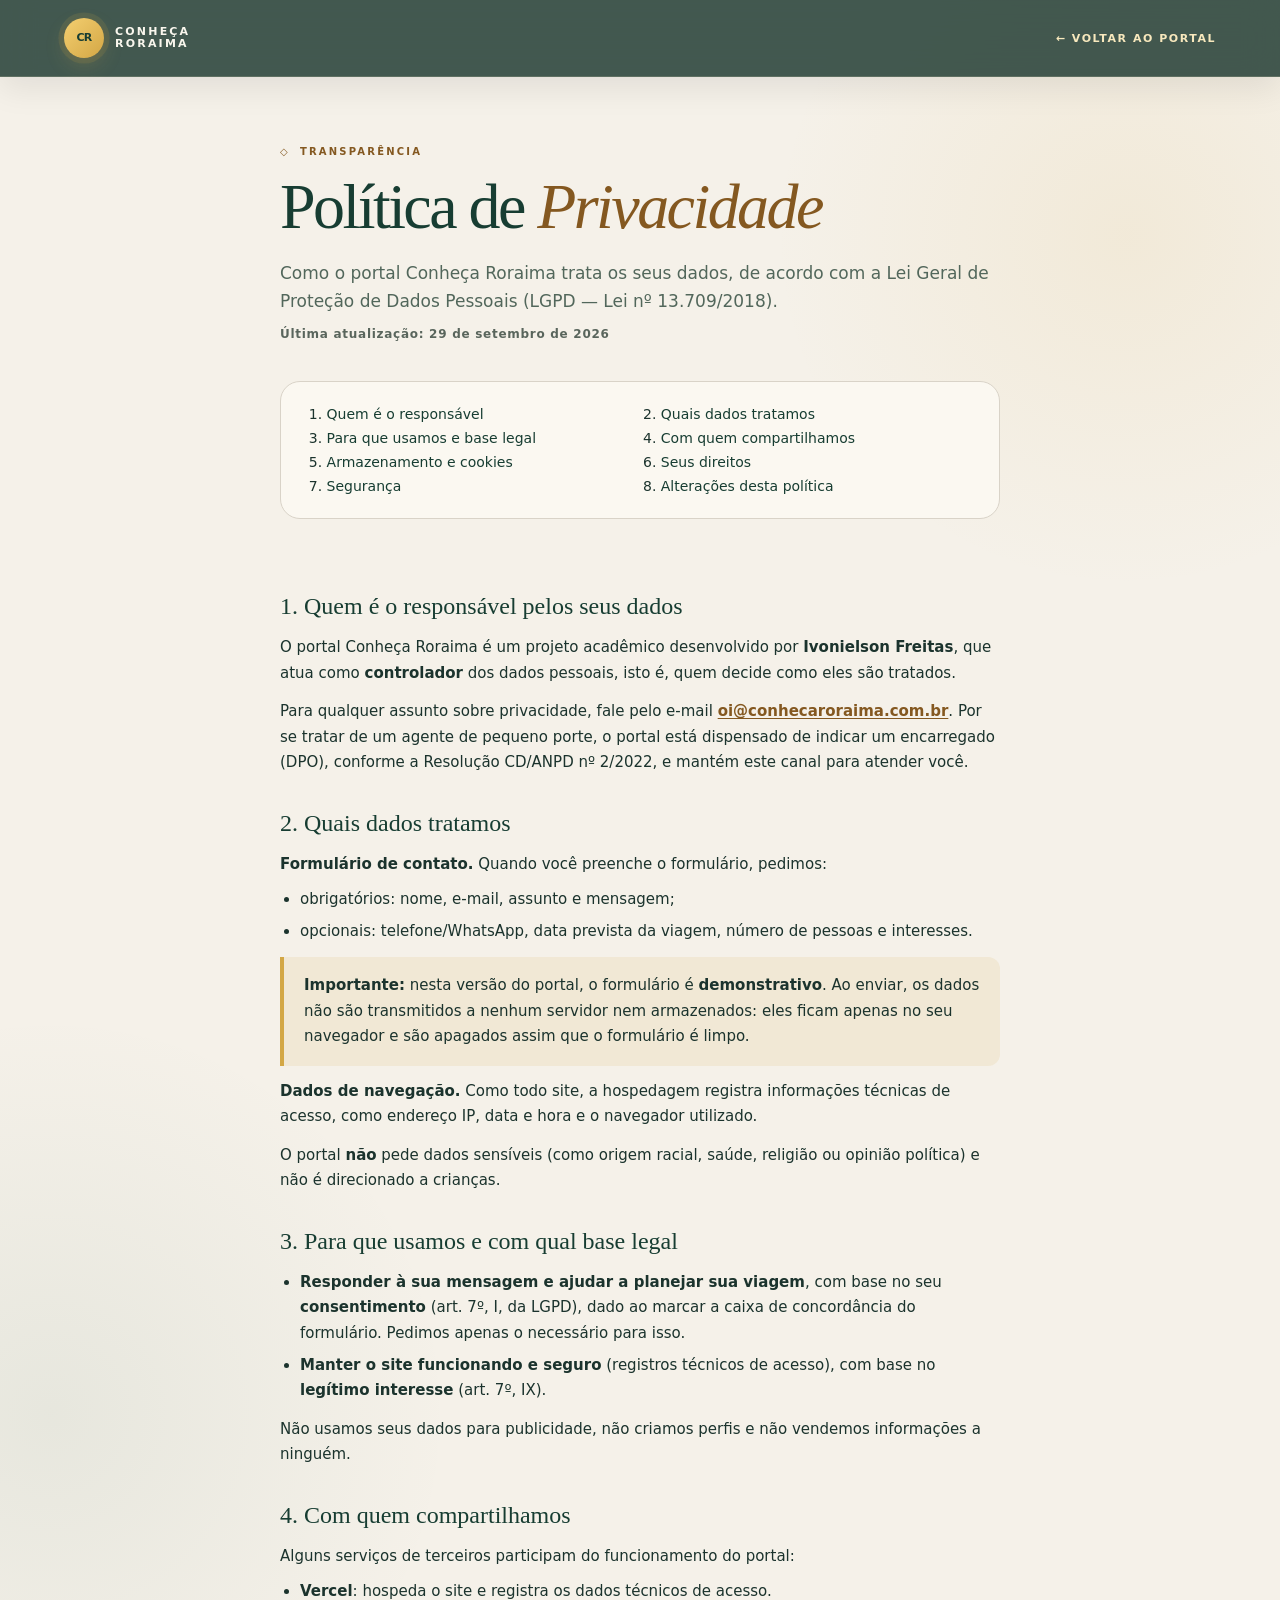
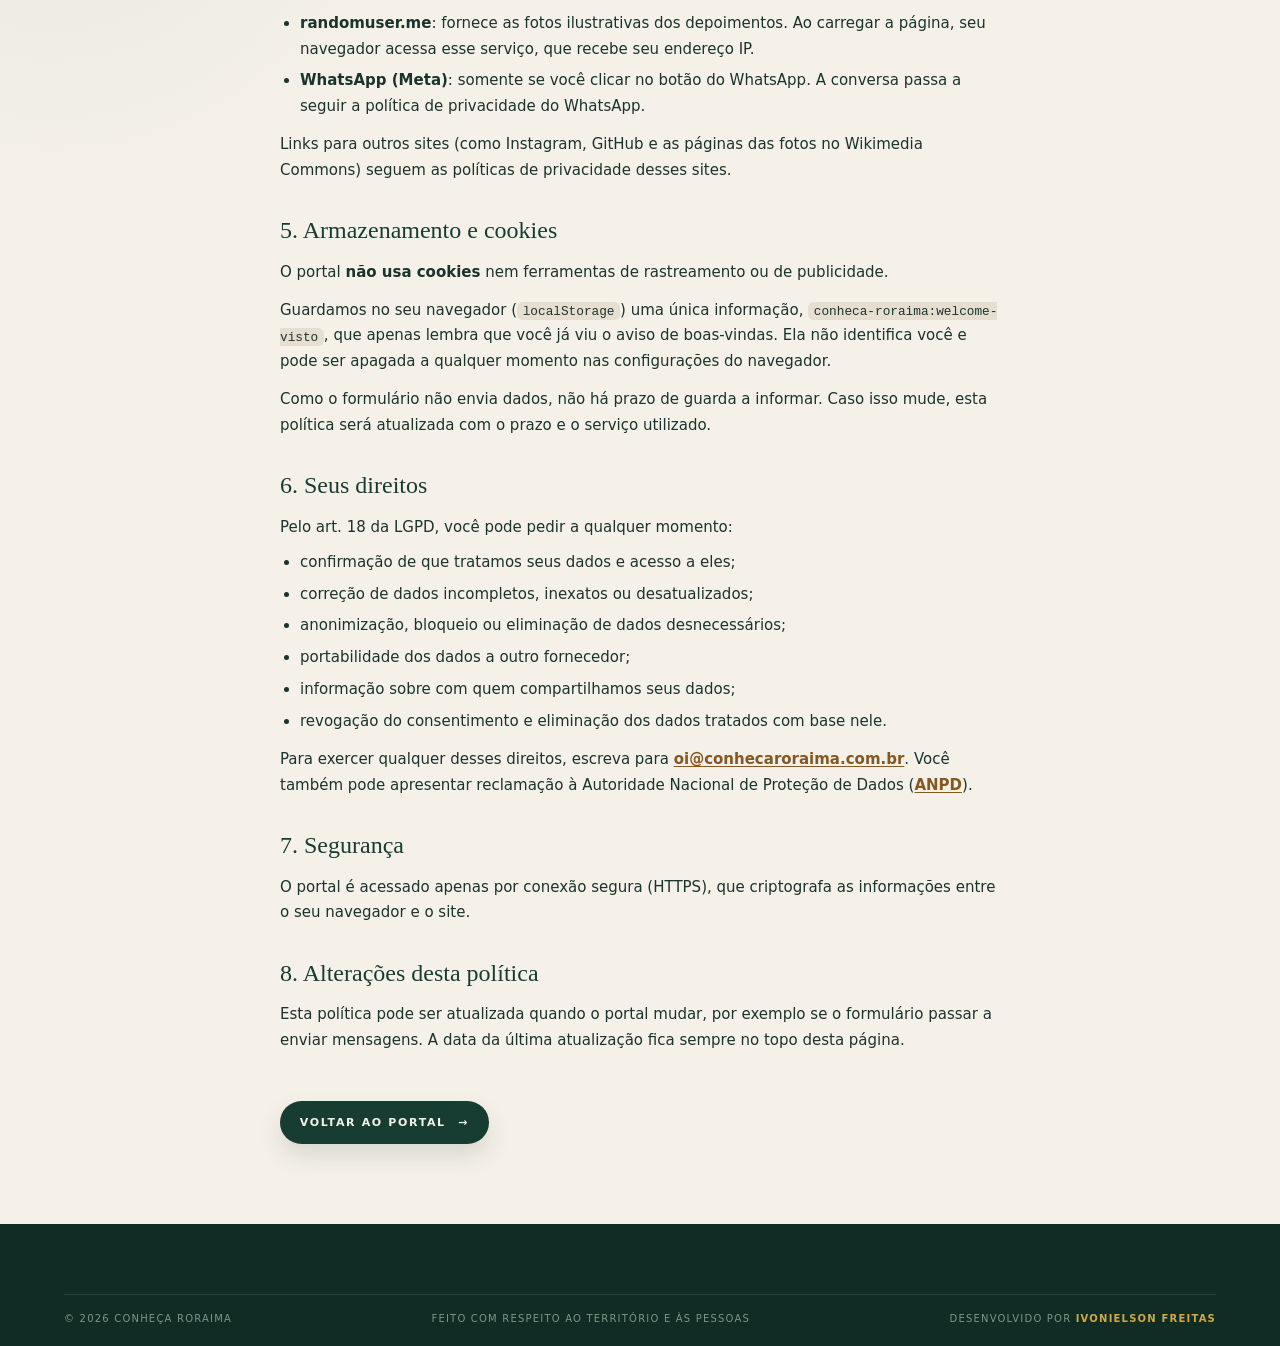
==== privacidade.html @ d6a9cf50 "feat: add privacy policy page with compliance to LGPD" ====
<!doctype html>
<html lang="pt-BR">

<head>
    <meta charset="UTF-8">
    <meta name="viewport" content="width=device-width, initial-scale=1.0">
    <meta name="theme-color" content="#173d32">
    <meta name="author" content="Ivonielson Freitas">
    <meta name="description" content="Política de Privacidade do portal Conheça Roraima: quais dados tratamos, para quê e como exercer seus direitos pela LGPD.">
    <title>Política de Privacidade — Conheça Roraima</title>
    <link rel="canonical" href="https://conheca-roraima.vercel.app/privacidade.html">
    <link rel="icon" href="assets/img/favicon.svg" type="image/svg+xml">
    <link rel="stylesheet" href="assets/css/fonts.css">
    <link rel="stylesheet" href="assets/css/styles.css">
</head>

<body>
    <header class="site-header">
        <div class="container header-inner">
            <a class="brand" href="index.html"><span class="brand-mark">CR</span> <span>CONHEÇA<br>RORAIMA</span></a>
            <a class="privacy-back" href="index.html"><span aria-hidden="true">←</span> Voltar ao portal</a>
        </div>
    </header>

    <main class="privacy">
        <article class="container privacy-content">
            <header class="privacy-heading">
                <p class="kicker"><span aria-hidden="true">◇</span> Transparência</p>
                <h1>Política de <em>Privacidade</em></h1>
                <p class="lead">Como o portal Conheça Roraima trata os seus dados, de acordo com a Lei Geral de Proteção de Dados Pessoais (LGPD — Lei nº 13.709/2018).</p>
                <p class="privacy-updated">Última atualização: <time datetime="2026-09-29">29 de setembro de 2026</time></p>
            </header>

            <nav class="privacy-index" aria-label="Nesta página">
                <ol>
                    <li><a href="#controlador">Quem é o responsável</a></li>
                    <li><a href="#dados">Quais dados tratamos</a></li>
                    <li><a href="#finalidade">Para que usamos e base legal</a></li>
                    <li><a href="#compartilhamento">Com quem compartilhamos</a></li>
                    <li><a href="#armazenamento">Armazenamento e cookies</a></li>
                    <li><a href="#direitos">Seus direitos</a></li>
                    <li><a href="#seguranca">Segurança</a></li>
                    <li><a href="#alteracoes">Alterações desta política</a></li>
                </ol>
            </nav>

            <section id="controlador">
                <h2>1. Quem é o responsável pelos seus dados</h2>
                <p>O portal Conheça Roraima é um projeto acadêmico desenvolvido por <strong>Ivonielson Freitas</strong>, que atua como <strong>controlador</strong> dos dados pessoais, isto é, quem decide como eles são tratados.</p>
                <p>Para qualquer assunto sobre privacidade, fale pelo e-mail <a href="mailto:oi@conhecaroraima.com.br">oi@conhecaroraima.com.br</a>. Por se tratar de um agente de pequeno porte, o portal está dispensado de indicar um encarregado (DPO), conforme a Resolução CD/ANPD nº 2/2022, e mantém este canal para atender você.</p>
            </section>

            <section id="dados">
                <h2>2. Quais dados tratamos</h2>
                <p><strong>Formulário de contato.</strong> Quando você preenche o formulário, pedimos:</p>
                <ul>
                    <li>obrigatórios: nome, e-mail, assunto e mensagem;</li>
                    <li>opcionais: telefone/WhatsApp, data prevista da viagem, número de pessoas e interesses.</li>
                </ul>
                <p class="privacy-note"><strong>Importante:</strong> nesta versão do portal, o formulário é <strong>demonstrativo</strong>. Ao enviar, os dados não são transmitidos a nenhum servidor nem armazenados: eles ficam apenas no seu navegador e são apagados assim que o formulário é limpo.</p>
                <p><strong>Dados de navegação.</strong> Como todo site, a hospedagem registra informações técnicas de acesso, como endereço IP, data e hora e o navegador utilizado.</p>
                <p>O portal <strong>não</strong> pede dados sensíveis (como origem racial, saúde, religião ou opinião política) e não é direcionado a crianças.</p>
            </section>

            <section id="finalidade">
                <h2>3. Para que usamos e com qual base legal</h2>
                <ul>
                    <li><strong>Responder à sua mensagem e ajudar a planejar sua viagem</strong>, com base no seu <strong>consentimento</strong> (art. 7º, I, da LGPD), dado ao marcar a caixa de concordância do formulário. Pedimos apenas o necessário para isso.</li>
                    <li><strong>Manter o site funcionando e seguro</strong> (registros técnicos de acesso), com base no <strong>legítimo interesse</strong> (art. 7º, IX).</li>
                </ul>
                <p>Não usamos seus dados para publicidade, não criamos perfis e não vendemos informações a ninguém.</p>
            </section>

            <section id="compartilhamento">
                <h2>4. Com quem compartilhamos</h2>
                <p>Alguns serviços de terceiros participam do funcionamento do portal:</p>
                <ul>
                    <li><strong>Vercel</strong>: hospeda o site e registra os dados técnicos de acesso.</li>
                    <li><strong>randomuser.me</strong>: fornece as fotos ilustrativas dos depoimentos. Ao carregar a página, seu navegador acessa esse serviço, que recebe seu endereço IP.</li>
                    <li><strong>WhatsApp (Meta)</strong>: somente se você clicar no botão do WhatsApp. A conversa passa a seguir a política de privacidade do WhatsApp.</li>
                </ul>
                <p>Links para outros sites (como Instagram, GitHub e as páginas das fotos no Wikimedia Commons) seguem as políticas de privacidade desses sites.</p>
            </section>

            <section id="armazenamento">
                <h2>5. Armazenamento e cookies</h2>
                <p>O portal <strong>não usa cookies</strong> nem ferramentas de rastreamento ou de publicidade.</p>
                <p>Guardamos no seu navegador (<code>localStorage</code>) uma única informação, <code>conheca-roraima:welcome-visto</code>, que apenas lembra que você já viu o aviso de boas-vindas. Ela não identifica você e pode ser apagada a qualquer momento nas configurações do navegador.</p>
                <p>Como o formulário não envia dados, não há prazo de guarda a informar. Caso isso mude, esta política será atualizada com o prazo e o serviço utilizado.</p>
            </section>

            <section id="direitos">
                <h2>6. Seus direitos</h2>
                <p>Pelo art. 18 da LGPD, você pode pedir a qualquer momento:</p>
                <ul>
                    <li>confirmação de que tratamos seus dados e acesso a eles;</li>
                    <li>correção de dados incompletos, inexatos ou desatualizados;</li>
                    <li>anonimização, bloqueio ou eliminação de dados desnecessários;</li>
                    <li>portabilidade dos dados a outro fornecedor;</li>
                    <li>informação sobre com quem compartilhamos seus dados;</li>
                    <li>revogação do consentimento e eliminação dos dados tratados com base nele.</li>
                </ul>
                <p>Para exercer qualquer desses direitos, escreva para <a href="mailto:oi@conhecaroraima.com.br">oi@conhecaroraima.com.br</a>. Você também pode apresentar reclamação à Autoridade Nacional de Proteção de Dados (<a href="https://www.gov.br/anpd" target="_blank" rel="noopener">ANPD<span class="sr-only"> (abre em nova aba)</span></a>).</p>
            </section>

            <section id="seguranca">
                <h2>7. Segurança</h2>
                <p>O portal é acessado apenas por conexão segura (HTTPS), que criptografa as informações entre o seu navegador e o site.</p>
            </section>

            <section id="alteracoes">
                <h2>8. Alterações desta política</h2>
                <p>Esta política pode ser atualizada quando o portal mudar, por exemplo se o formulário passar a enviar mensagens. A data da última atualização fica sempre no topo desta página.</p>
            </section>

            <p class="privacy-back-bottom"><a class="button button-dark" href="index.html">Voltar ao portal <span aria-hidden="true">→</span></a></p>
        </article>
    </main>

    <footer>
        <p class="container footer-bottom"><span>© 2026 Conheça Roraima</span><span>Feito com respeito ao território e às pessoas</span><span class="footer-credit">Desenvolvido por <a href="https://github.com/ivoshow" target="_blank" rel="noopener author">Ivonielson Freitas<span class="sr-only"> (abre em nova aba)</span></a></span></p>
    </footer>
</body>

</html>
---- assets/css/fonts.css ----
/* Fontes locais (baixadas do Google Fonts: DM Sans e Libre Baskerville, licença OFL) */

/* latin-ext */
@font-face {
  font-family: 'DM Sans';
  font-style: normal;
  font-weight: 400;
  font-display: swap;
  src: url('../fonts/dm-sans-normal-latin-ext.woff2') format('woff2');
  unicode-range: U+0100-02BA, U+02BD-02C5, U+02C7-02CC, U+02CE-02D7, U+02DD-02FF, U+0304, U+0308, U+0329, U+1D00-1DBF, U+1E00-1E9F, U+1EF2-1EFF, U+2020, U+20A0-20AB, U+20AD-20C0, U+2113, U+2C60-2C7F, U+A720-A7FF;
}

/* latin */
@font-face {
  font-family: 'DM Sans';
  font-style: normal;
  font-weight: 400;
  font-display: swap;
  src: url('../fonts/dm-sans-normal-latin.woff2') format('woff2');
  unicode-range: U+0000-00FF, U+0131, U+0152-0153, U+02BB-02BC, U+02C6, U+02DA, U+02DC, U+0304, U+0308, U+0329, U+2000-206F, U+20AC, U+2122, U+2191, U+2193, U+2212, U+2215, U+FEFF, U+FFFD;
}

/* latin-ext */
@font-face {
  font-family: 'DM Sans';
  font-style: normal;
  font-weight: 500;
  font-display: swap;
  src: url('../fonts/dm-sans-normal-latin-ext.woff2') format('woff2');
  unicode-range: U+0100-02BA, U+02BD-02C5, U+02C7-02CC, U+02CE-02D7, U+02DD-02FF, U+0304, U+0308, U+0329, U+1D00-1DBF, U+1E00-1E9F, U+1EF2-1EFF, U+2020, U+20A0-20AB, U+20AD-20C0, U+2113, U+2C60-2C7F, U+A720-A7FF;
}

/* latin */
@font-face {
  font-family: 'DM Sans';
  font-style: normal;
  font-weight: 500;
  font-display: swap;
  src: url('../fonts/dm-sans-normal-latin.woff2') format('woff2');
  unicode-range: U+0000-00FF, U+0131, U+0152-0153, U+02BB-02BC, U+02C6, U+02DA, U+02DC, U+0304, U+0308, U+0329, U+2000-206F, U+20AC, U+2122, U+2191, U+2193, U+2212, U+2215, U+FEFF, U+FFFD;
}

/* latin-ext */
@font-face {
  font-family: 'DM Sans';
  font-style: normal;
  font-weight: 600;
  font-display: swap;
  src: url('../fonts/dm-sans-normal-latin-ext.woff2') format('woff2');
  unicode-range: U+0100-02BA, U+02BD-02C5, U+02C7-02CC, U+02CE-02D7, U+02DD-02FF, U+0304, U+0308, U+0329, U+1D00-1DBF, U+1E00-1E9F, U+1EF2-1EFF, U+2020, U+20A0-20AB, U+20AD-20C0, U+2113, U+2C60-2C7F, U+A720-A7FF;
}

/* latin */
@font-face {
  font-family: 'DM Sans';
  font-style: normal;
  font-weight: 600;
  font-display: swap;
  src: url('../fonts/dm-sans-normal-latin.woff2') format('woff2');
  unicode-range: U+0000-00FF, U+0131, U+0152-0153, U+02BB-02BC, U+02C6, U+02DA, U+02DC, U+0304, U+0308, U+0329, U+2000-206F, U+20AC, U+2122, U+2191, U+2193, U+2212, U+2215, U+FEFF, U+FFFD;
}

/* latin-ext */
@font-face {
  font-family: 'DM Sans';
  font-style: normal;
  font-weight: 700;
  font-display: swap;
  src: url('../fonts/dm-sans-normal-latin-ext.woff2') format('woff2');
  unicode-range: U+0100-02BA, U+02BD-02C5, U+02C7-02CC, U+02CE-02D7, U+02DD-02FF, U+0304, U+0308, U+0329, U+1D00-1DBF, U+1E00-1E9F, U+1EF2-1EFF, U+2020, U+20A0-20AB, U+20AD-20C0, U+2113, U+2C60-2C7F, U+A720-A7FF;
}

/* latin */
@font-face {
  font-family: 'DM Sans';
  font-style: normal;
  font-weight: 700;
  font-display: swap;
  src: url('../fonts/dm-sans-normal-latin.woff2') format('woff2');
  unicode-range: U+0000-00FF, U+0131, U+0152-0153, U+02BB-02BC, U+02C6, U+02DA, U+02DC, U+0304, U+0308, U+0329, U+2000-206F, U+20AC, U+2122, U+2191, U+2193, U+2212, U+2215, U+FEFF, U+FFFD;
}

/* latin-ext */
@font-face {
  font-family: 'Libre Baskerville';
  font-style: italic;
  font-weight: 400;
  font-display: swap;
  src: url('../fonts/libre-baskerville-italic-latin-ext.woff2') format('woff2');
  unicode-range: U+0100-02BA, U+02BD-02C5, U+02C7-02CC, U+02CE-02D7, U+02DD-02FF, U+0304, U+0308, U+0329, U+1D00-1DBF, U+1E00-1E9F, U+1EF2-1EFF, U+2020, U+20A0-20AB, U+20AD-20C0, U+2113, U+2C60-2C7F, U+A720-A7FF;
}

/* latin */
@font-face {
  font-family: 'Libre Baskerville';
  font-style: italic;
  font-weight: 400;
  font-display: swap;
  src: url('../fonts/libre-baskerville-italic-latin.woff2') format('woff2');
  unicode-range: U+0000-00FF, U+0131, U+0152-0153, U+02BB-02BC, U+02C6, U+02DA, U+02DC, U+0304, U+0308, U+0329, U+2000-206F, U+20AC, U+2122, U+2191, U+2193, U+2212, U+2215, U+FEFF, U+FFFD;
}

/* latin-ext */
@font-face {
  font-family: 'Libre Baskerville';
  font-style: normal;
  font-weight: 400;
  font-display: swap;
  src: url('../fonts/libre-baskerville-normal-latin-ext.woff2') format('woff2');
  unicode-range: U+0100-02BA, U+02BD-02C5, U+02C7-02CC, U+02CE-02D7, U+02DD-02FF, U+0304, U+0308, U+0329, U+1D00-1DBF, U+1E00-1E9F, U+1EF2-1EFF, U+2020, U+20A0-20AB, U+20AD-20C0, U+2113, U+2C60-2C7F, U+A720-A7FF;
}

/* latin */
@font-face {
  font-family: 'Libre Baskerville';
  font-style: normal;
  font-weight: 400;
  font-display: swap;
  src: url('../fonts/libre-baskerville-normal-latin.woff2') format('woff2');
  unicode-range: U+0000-00FF, U+0131, U+0152-0153, U+02BB-02BC, U+02C6, U+02DA, U+02DC, U+0304, U+0308, U+0329, U+2000-206F, U+20AC, U+2122, U+2191, U+2193, U+2212, U+2215, U+FEFF, U+FFFD;
}

/* latin-ext */
@font-face {
  font-family: 'Libre Baskerville';
  font-style: normal;
  font-weight: 700;
  font-display: swap;
  src: url('../fonts/libre-baskerville-normal-latin-ext.woff2') format('woff2');
  unicode-range: U+0100-02BA, U+02BD-02C5, U+02C7-02CC, U+02CE-02D7, U+02DD-02FF, U+0304, U+0308, U+0329, U+1D00-1DBF, U+1E00-1E9F, U+1EF2-1EFF, U+2020, U+20A0-20AB, U+20AD-20C0, U+2113, U+2C60-2C7F, U+A720-A7FF;
}

/* latin */
@font-face {
  font-family: 'Libre Baskerville';
  font-style: normal;
  font-weight: 700;
  font-display: swap;
  src: url('../fonts/libre-baskerville-normal-latin.woff2') format('woff2');
  unicode-range: U+0000-00FF, U+0131, U+0152-0153, U+02BB-02BC, U+02C6, U+02DA, U+02DC, U+0304, U+0308, U+0329, U+2000-206F, U+20AC, U+2122, U+2191, U+2193, U+2212, U+2215, U+FEFF, U+FFFD;
}
---- assets/css/styles.css ----
/* ==========================================================================
   CONHEÇA RORAIMA — styles.css
   --------------------------------------------------------------------------
   Autor: Ivonielson Freitas

   0. Tokens · 1. Reset · 2. Tipografia · 3. Layout · 4. Componentes
   5. Cabeçalho · 6. Hero · 7. Números · 8. Experiências · 9. Território
   10. Cultura · 11. História · 12. Municípios · 13. Roteiro · 14. Contato
   15. Rodapé · 16. Animações · 17. Camada visual · 18. Modal de boas-vindas
   19. Modal do município · 20. Depoimentos · 21. Orçamento · 22. Submenus
   23. WhatsApp · 24. Filtros e dados · 25. Agenda · 26. Galeria
   27. Página de privacidade · 28. Responsividade
   ========================================================================== */

/* ==========================================================================
   0. DESIGN TOKENS  (:root)
   --------------------------------------------------------------------------
   Variáveis CSS: guardam os valores que se repetem em todo o projeto.
   Trocar a cor da marca inteira = mudar 1 linha aqui, em vez de caçar
   dezenas de números soltos no arquivo.
   O nome da variável diz a INTENÇÃO (--verde-floresta), não o valor
   (#173d32). Assim dá para trocar o tom sem quebrar o nome.
   ========================================================================== */

:root {
  /* ---- Paleta: verdes da floresta e do rio ---- */
  --verde-profundo: #102d25;   /* quase preto: rodapé e degradês das fotos */
  --verde-floresta: #173d32;   /* COR PRINCIPAL da marca (25 usos)        */
  --verde-medio: #244d3d;   /* cartões sobrepostos                      */
  --verde-claro: #2d6049;   /* apoio em fundo escuro                    */
  --texto-sobre-ouro: #294637;   /* texto escuro sobre o fundo dourado       */
  --texto-sobre-ouro-escuro: #2b4538;
  /* ---- Paleta: dourado, cor de destaque ---- */
  --ouro: #d3a745;   /* CTAs, ícones, sublinhados (21 usos) */
  --ouro-claro: #f8e8bd;   /* dourado suave, usado no menu         */
  --ouro-escuro: #845820;   /* texto dourado sobre fundo claro     */
  /* ---- Paleta: neutros e areias ---- */
  --creme: #f5f1e9;   /* fundo claro padrão da página  */
  --creme-claro: #f9f6ed;   /* texto claro sobre fundo escuro */
  --seda: #e6dfd1;   /* fundo de seção alternativo     */
  --areia: #c8bdad;   /* bordas de apoio                 */
  --linha: #d9d3c8;   /* linhas divisórias               */
  --branco-10: rgba(255, 255, 255, .1);   /* linhas sobre fundo escuro */
  /* ---- Paleta: textos ---- */
  --texto: #1b332d;   /* texto padrão do site  */
  --texto-suave: #52675b;   /* parágrafos de destaque */
  --texto-tenue: #59655c;   /* legendas e notas       */
  --texto-claro-suave: #d3dfd4;   /* texto claro: legibilidade média */
  --texto-claro-tenue: #c5d4c1;   /* texto claro: legibilidade baixa  */
  /* ---- Tipografia ---- */
  --fonte-texto: 'DM Sans', system-ui, sans-serif;   /* textos e interface */
  --fonte-titulo: 'Libre Baskerville', Georgia, serif;   /* títulos           */
  --fonte-titulo-curta: 'Libre Baskerville', serif;   /* atalhos com font:  */
  --peso-regular: 400;
  --peso-negrito: 700;   /* títulos de bloco e navegação */
  --peso-extra: 800;
  --peso-forte: 900;   /* números e etiquetas bem marcados */
  --espacamento-letra: .15em;   /* rótulos em MAIÚSCULA */
  --espacamento-letra-largo: .2em;   /* "kickers" e sobretítulos */
  /* ---- Formas (cantos arredondados) ---- */
  --raio-circulo: 50%;   /* botões redondos e marcadores circulares */
  --raio-pilula: 999px;   /* botões e etiquetas em formato de cápsula */
  --raio-grande: 1.875rem;   /* cards de destaque */
  --raio-medio: 1.75rem;
  --raio-pequeno: .75rem;
  /* ---- Movimento ---- */
  --transicao: .2s;   /* hover rápido (botões, links) */
  --transicao-lenta: .7s;   /* zoom lento das fotos ao passar o mouse */
  /* ---- Medidas de layout ---- */
  --largura-max: 72rem;   /* largura máxima do conteúdo */
  --margem-lateral: 3rem;   /* respiro nas bordas da tela */
  --altura-header: 4.75rem;   /* altura fixa do cabeçalho */
  --ouro-brilho: #f4cf70;
  --sombra-suave: 0 1.5rem 4rem rgba(16, 45, 37, .12);
  --sombra-flutuante: 0 1.25rem 3rem rgba(16, 45, 37, .18);
}

/* --------------------------------------------------------------------------
   UNIDADES: px, rem ou em?
   --------------------------------------------------------------------------
   rem = relativo ao tamanho de fonte da RAIZ (<html>). O padrão do
         navegador é 16px, então 1rem = 16px. Conta rápida: px ÷ 16.
         Ex.: 24px → 1.5rem · 12px → .75rem · 48px → 3rem.
         Vantagem: se a pessoa aumenta a fonte do navegador (acessibilidade),
         textos E espaçamentos crescem juntos, mantendo a proporção.
   em  = relativo à fonte do PRÓPRIO elemento. Usado nos botões: se o
         botão ficar maior, o padding cresce junto automaticamente.
   px  = mantido só no que deve ficar fixo: bordas finas (1px), sombras
         e o raio "pílula" (999px), que é só um número bem grande.
   Não mudamos o font-size do <html> de propósito: assim respeitamos a
   preferência de tamanho de fonte de quem visita o site.
   -------------------------------------------------------------------------- */


/* ==========================================================================
   1. RESET E BASE
   --------------------------------------------------------------------------
   Poucas regras, mas elas resolvem o comportamento "bruto" do
   navegador, para que todo o resto do arquivo parta de uma base previsível.
   ========================================================================== */

/* O seletor universal aplica a regra a TODOS os elementos. Com border-box,
   o padding entra para dentro da largura — muito mais fácil de prever. */
* {
  box-sizing: border-box;
  margin: 0;
  padding: 0;
}

html {
  /* rolagem suave ao usar as âncoras do menu (#cultura, #contato...) */
  scroll-behavior: smooth;
  /* o header é fixo: ao clicar numa âncora do menu, a seção para abaixo
   dele em vez de ficar escondida (WCAG 2.4.11 — foco não encoberto) */
  scroll-padding-top: calc(var(--altura-header) + 1rem);
}

body {
  background:
    radial-gradient(circle at 88% 8%, rgba(211, 167, 69, .10), transparent 22rem),
    radial-gradient(circle at 4% 48%, rgba(45, 96, 73, .07), transparent 25rem),
    var(--creme);
  color: var(--texto);
  font-family: var(--fonte-texto);
  -webkit-font-smoothing: antialiased;
}

img {
  display: block;   /* remove o espaço fantasma embaixo da imagem */
  width: 100%;
  height: auto;     /* a altura segue a proporção dos atributos width/height */
}

/* botões e links herdam a fonte do pai: sem isso o navegador usaria a
   fonte padrão do sistema e o site teria dois estilos diferentes */
a,
button {
  font: inherit;
}

a {
  text-decoration: none;
  color: inherit;
}

button {
  border: 0;
  cursor: pointer;
}

/* o atributo hidden sempre esconde: sem isso, um display definido no CSS
   (grid, flex...) venceria o hidden e o elemento continuaria na tela */
[hidden] {
  display: none !important;
}


/* ==========================================================================
   2. TIPOGRAFIA E UTILITÁRIOS
   --------------------------------------------------------------------------
   O site tem dois "tons" de texto: DM Sans (informativo) e Libre
   Baskerville (títulos e destaques). O <em> é o gancho que troca um trecho
   para a serifada com itálico — é o "acento" visual da identidade.
   ========================================================================== */

em {
  font-family: var(--fonte-titulo);
  font-weight: var(--peso-regular);
}

/* "kicker" = pequeno rótulo acima dos títulos, que prepara a leitura */
.kicker {
  display: inline-flex;
  align-items: center;
  gap: .625rem;
  color: var(--ouro-escuro);
  font-size: .625rem;
  font-weight: var(--peso-negrito);
  letter-spacing: .22em;   /* .kicker tem espaçamento próprio, mais aberto */
  text-transform: uppercase;
}

/* variante dourada, usada sobre fundo escuro */
.kicker-gold {
  color: #f2cb6a;
}

/* no lugar do ícone, desenha um traço dourado de 2.5rem */
.kicker-gold > span:first-child {
  width: 2.5rem;
  height: 1px;
  background: currentColor;
}

/* "eyebrow" = etiqueta curta sobre o título de um card */
.eyebrow {
  font-size: .625rem;
  font-weight: var(--peso-negrito);
  letter-spacing: var(--espacamento-letra-largo);
}

/* cada card usa uma cor de etiqueta diferente */
.eyebrow.gold { color: #e3bd61; }
.eyebrow.green { color: #b9d3ad; }
.eyebrow.terracotta { color: #edab7c; }

/* texto lido por leitores de tela, mas invisível na tela */
.sr-only {
  position: absolute;
  width: 1px;
  height: 1px;
  padding: 0;
  margin: -1px;
  overflow: hidden;
  clip: rect(0, 0, 0, 0);
  white-space: nowrap;
  border: 0;
}


/* ==========================================================================
   3. LAYOUT
   ========================================================================== */

/* O container centraliza o conteúdo e limita a largura máxima.
   min() garante: "use 72rem, mas se a tela for menor, tire 3rem de cada
   lado" — uma linha só, sem precisar de media query. */
.container {
  width: min(var(--largura-max), calc(100% - var(--margem-lateral)));
  margin: auto;
}

.section {
  padding: 7.8125rem 0;   /* respiro vertical padrão entre seções */
}

/* Cabeçalho padrão das seções: título à esquerda, texto de apoio à direita.
   O mesmo desenho se repete em Experiências, Cultura e Municípios. */
.section-heading,
.culture-heading,
.municipality-heading {
  display: flex;
  align-items: end;
  justify-content: space-between;
  gap: 2.25rem;
  margin-bottom: 3.125rem;
}

/* Título grande das seções. O clamp() deixa o tamanho responsivo sozinho:
   mínimo 3.2rem, cresce com a tela até 5.6rem. */
.section h2,
.territory h2,
.culture h2,
.history h2,
.municipalities h2,
.contact h2 {
  margin: 1.0625rem 0 0;
  color: var(--verde-floresta);
  font: var(--peso-regular) clamp(3.2rem, 5.5vw, 5.6rem) /.92 var(--fonte-titulo-curta);
  letter-spacing: -.055em;
}

/* o trecho em itálico dentro do título ganha cor de destaque */
.section h2 em,
.territory h2 em,
.culture h2 em,
.history h2 em,
.municipalities h2 em,
.contact h2 em {
  color: var(--ouro-escuro);
}

.section-heading > p,
.culture-heading > p {
  max-width: 17.5rem;
  color: #54655b;
  font-size: .875rem;
  line-height: 1.65;
}


/* ==========================================================================
   4. COMPONENTES
   --------------------------------------------------------------------------
   Peças que se repetem em várias seções. Estando aqui, no mesmo lugar,
   fica claro que existe um único "botão" com variações de cor.
   ========================================================================== */

.button {
  display: inline-flex;
  align-items: center;
  gap: 1.1em;
  border-radius: var(--raio-pilula);
  padding: 1.35em 1.8em;   /* em: acompanha o font-size do próprio botão */
  font-size: .6875rem;
  font-weight: var(--peso-negrito);
  text-transform: uppercase;
  letter-spacing: var(--espacamento-letra);
  transition: var(--transicao);
  position: relative;
  overflow: hidden;
  isolation: isolate;
  box-shadow: 0 .7rem 1.5rem rgba(8, 31, 23, .12);
}

/* hover: o botão "sobe" 2px — micro-feedback de que o item é clicável */
.button:hover {
  transform: translateY(-2px);
}

.button-gold {
  background: linear-gradient(135deg, var(--ouro-brilho), var(--ouro));
  color: var(--verde-floresta);
}
.button-gold:hover { background: #e0bd63; }

.button-dark {
  background: var(--verde-floresta);
  color: var(--creme);
}
.button-dark:hover { background: #295542; }

/* link de texto com seta, alternativa mais discreta ao botão */
.text-link {
  font-size: .6875rem;
  font-weight: var(--peso-negrito);
  text-transform: uppercase;
  letter-spacing: var(--espacamento-letra);
  color: #e3eadf;
}
.text-link:hover { color: var(--ouro); }

/* Campo de busca dos municípios */
.search {
  display: flex;
  align-items: center;
  width: 15.625rem;
  border: 1px solid var(--areia);
  border-radius: var(--raio-pilula);
  background: var(--creme);
  padding: 0 .875rem;
  color: #89958b;
  box-shadow: 0 .5rem 1.5rem rgba(16,45,37,.06);
  transition: box-shadow .25s ease, transform .25s ease;
}

.search input {
  width: 100%;
  border: 0;
  outline: 0;
  background: transparent;
  padding: .75rem .5rem;
  color: var(--verde-floresta);
  font-size: .8125rem;
}

/* o input da busca não tem contorno próprio; o anel aparece na cápsula
   inteira quando o campo recebe foco (WCAG 2.4.7 — foco visível) */
.search:focus-within {
  outline: .1875rem solid var(--ouro-escuro);
  outline-offset: 2px;
  box-shadow: 0 .75rem 1.75rem rgba(16,45,37,.13);
  transform: translateY(-.1rem);
}

/* Aviso flutuante (toast). Fica invisível (opacity 0) e "desliza" para
   cima quando a classe .show é adicionada pelo JavaScript. */
.toast {
  position: fixed;
  z-index: 30;
  right: 1.375rem;
  bottom: 5.75rem;   /* acima do botão flutuante do WhatsApp */
  max-width: 21.25rem;
  transform: translateY(1.25rem);
  opacity: 0;
  border-radius: var(--raio-pequeno);
  background: var(--verde-floresta);
  color: var(--creme);
  padding: .9375rem 1.125rem;
  font-size: .8125rem;
  box-shadow: 0 15px 35px rgba(0, 0, 0, .2);
  transition: .25s;
}

.toast.show {
  transform: translateY(0);
  opacity: 1;
}


/* ==========================================================================
   5. CABEÇALHO E NAVEGAÇÃO
   --------------------------------------------------------------------------
   position:fixed tira o cabeçalho do fluxo normal: ele gruda no topo ao
   rolar a página. O fundo quase transparente + backdrop-filter criam o
   efeito "vidro fosco" quando há conteúdo passando por trás.
   ========================================================================== */

.site-header {
  position: fixed;
  z-index: 20;   /* acima do conteúdo, abaixo do toast */
  top: 0;
  width: 100%;
  background: rgba(16, 45, 37, .78);
  color: var(--creme-claro);
  border-bottom: 1px solid var(--branco-10);
  backdrop-filter: blur(1rem);
  border-bottom-color: rgba(248, 232, 189, .16);
  box-shadow: 0 .75rem 2rem rgba(4, 19, 14, .08);
  transition: background .3s ease, box-shadow .3s ease, transform .3s ease;
}

.header-inner {
  height: var(--altura-header);
  display: flex;
  align-items: center;
  justify-content: space-between;
}

.brand {
  display: flex;
  align-items: center;
  gap: .6875rem;
  font-size: .6875rem;
  line-height: 1.1;
  font-weight: var(--peso-negrito);
  letter-spacing: .2em;
}

/* selo redondo com as iniciais "CR" */
.brand-mark {
  display: grid;
  place-items: center;   /* centraliza em uma linha e uma coluna */
  width: 2.5rem;
  height: 2.5rem;
  border-radius: var(--raio-circulo);
  background: linear-gradient(135deg, var(--ouro-brilho), var(--ouro));
  color: var(--verde-floresta);
  letter-spacing: -.08em;
  box-shadow: 0 0 0 .35rem rgba(211, 167, 69, .12), 0 .5rem 1.25rem rgba(211, 167, 69, .18);
  transition: transform .3s ease, box-shadow .3s ease;
}

.main-nav {
  display: flex;
  align-items: center;
  gap: 1.9375rem;
  font-size: .6875rem;
  font-weight: var(--peso-negrito);
  text-transform: uppercase;
  letter-spacing: .14em;
  color: #dfe9db;
}

/* menu: a lista <ul> assume o papel de linha flexível */
.main-nav ul {
  display: flex;
  align-items: center;
  gap: 1.9375rem;
  list-style: none;
}

/* nenhum item do menu quebra em duas linhas */
.main-nav a { white-space: nowrap; }

/* position:relative cria o "referencial" para o sublinhado animado */
.main-nav a:not(.nav-cta) {
  position: relative;
}

/* pseudo-elemento :after desenha a linha que cresce no hover */
.main-nav a:not(.nav-cta):after {
  content: '';
  position: absolute;
  bottom: -.5625rem;
  left: 0;
  width: 100%;
  height: 1px;
  background: var(--ouro);
  transform: scaleX(0);      /* invisível: escala 0 na horizontal */
  transform-origin: left;    /* cresce a partir da esquerda */
  transition: var(--transicao);
}

.main-nav a:not(.nav-cta):hover:after {
  transform: scaleX(1);
}

/* botão de destaque do menu (capsula) */
.nav-cta {
  border: 1px solid var(--ouro);
  border-radius: var(--raio-pilula);
  padding: 1.2em 1.45em;   /* em: proporcional ao texto do menu */
  color: var(--ouro-claro);
}

.nav-cta:hover {
  background: var(--ouro);
  color: var(--verde-floresta);
}

/* botão do menu mobile: escondido no desktop, exibido no breakpoint */
.menu-toggle {
  display: none;
  background: none;
  color: var(--ouro-claro);
}

/* as três listras desenhadas com spans de 2px */
.menu-toggle span {
  display: block;
  width: 1.125rem;
  height: 2px;
  margin: .25rem;
  background: currentColor;
}


/* ==========================================================================
   6. HERO (banner principal)
   ========================================================================== */

.hero {
  position: relative;
  min-height: 48.125rem;
  /* o padding-top igual à altura do header evita que o menu cubra o texto */
  padding: var(--altura-header) 0 3.25rem;
  overflow: hidden;
  background:
    radial-gradient(circle at 72% 30%, rgba(211, 167, 69, .13), transparent 19rem),
    radial-gradient(circle at 15% 88%, rgba(68, 122, 88, .18), transparent 22rem),
    var(--verde-floresta);
  color: var(--creme-claro);
}

/* camada de brilhos dourado/verde nos cantos (degradê radial) */
.hero:after {
  inset: 0;   /* atalho para top/right/bottom/left: 0 */
  z-index: 0;
  background:
    radial-gradient(circle at 15% 15%, rgba(211, 167, 69, .28), transparent 30%),
    radial-gradient(circle at 80% 80%, rgba(82, 123, 82, .35), transparent 35%);
}

/* camada de "grão": um SVG de ruído gerado no próprio CSS (data URI) */
.hero-noise:before {
  inset: 0;
  z-index: 1;
  opacity: .08;
  background-image: url("data:image/svg+xml,%3Csvg xmlns='http://www.w3.org/2000/svg' width='180' height='180'%3E%3Cfilter id='n'%3E%3CfeTurbulence type='fractalNoise' baseFrequency='.9' numOctaves='4'/%3E%3C/filter%3E%3Crect width='100%25' height='100%25' filter='url(%23n)' opacity='.65'/%3E%3C/svg%3E");
}

/* as duas colunas do hero. A fração "0.92fr 1.08fr" dá um pouco mais
   de espaço para a coluna da imagem. */
.hero-grid {
  position: relative;
  z-index: 2;
  min-height: 40.125rem;
  display: grid;
  grid-template-columns: .92fr 1.08fr;
  align-items: center;
  gap: 4.0625rem;
}

.hero-copy {
  max-width: 33.125rem;
}

.hero h1 {
  margin: 1.6875rem 0 0;
  font-family: var(--fonte-titulo);
  font-size: clamp(4rem, 8.5vw, 7rem);
  font-weight: var(--peso-regular);
  line-height: .83;
  letter-spacing: -.075em;
}

.hero h1 em {
  color: var(--ouro);
}

.hero-copy > h1 + p {
  max-width: 30rem;
  margin: 2.125rem 0 0;
  color: #d7e3d4;
  font-size: 1.125rem;
  line-height: 1.65;
}

.hero-actions {
  display: flex;
  align-items: center;
  gap: 1.5rem;
  margin: 2.125rem 0 0;
}

.hero-visual {
  max-width: 40.625rem;
  width: 100%;
  margin-left: auto;
}

/* A foto tem três tratamentos somados: moldura de .4375rem, cantos arredondados
   assimétricos (barriga em cima) e clip-path cortando os cantos em 45°. */
.hero-image {
  position: relative;
  aspect-ratio: 1.08 / 1;   /* largura/altura: define a caixa sem altura fixa */
  overflow: hidden;
  border-radius: 42% 42% 10% 10%;
  box-shadow: 0 2rem 5rem rgba(0, 0, 0, .28), 0 0 0 .6rem rgba(248, 232, 189, .04);
  clip-path: polygon(7% 0, 93% 0, 100% 9%, 100% 91%, 94% 100%, 6% 100%, 0 91%, 0 9%);
  border: 1px solid rgba(248, 232, 189, .24);
}

.hero-image img {
  height: 100%;
  object-fit: cover;   /* cobre a caixa sem distorcer a proporção */
  transition: transform .9s cubic-bezier(.2,.7,.2,1), filter .6s ease;
}

.hero-image:hover img {
  transform: scale(1.045);   /* zoom suave na foto */
  filter: saturate(1.12) contrast(1.04);
}

/* escurece a parte de baixo para o texto da legenda ficar legível */
.hero-image:after {
  content: '';
  position: absolute;
  inset: 0;
  background: linear-gradient(to top, rgba(16, 45, 37, .85), transparent 55%);
}

.hero-image figcaption {
  position: absolute;
  z-index: 1;
  bottom: 4.5rem;   /* acima do selo de território, que invade a base da foto */
  left: 2.1875rem;
  right: 2.1875rem;
  display: flex;
  align-items: end;
  justify-content: space-between;
  gap: .75rem;
}

.hero-image figcaption span,
.territory-badge span {
  display: block;
  font-size: .5625rem;
  font-weight: var(--peso-negrito);
  letter-spacing: .2em;
  color: var(--ouro);
}

.hero-image figcaption strong {
  display: block;
  margin-top: .25rem;
  font: italic 1.375rem var(--fonte-titulo-curta);
}

.hero-image figcaption small {
  font-size: .625rem;
  font-weight: var(--peso-negrito);
  letter-spacing: .1em;
}

/* selo circular girado, reaproveitado na seção Território */
.hero-stamp,
.round-note {
  position: absolute;
  z-index: 3;
  display: grid;
  place-items: center;
  width: 6.875rem;
  height: 6.875rem;
  border-radius: var(--raio-circulo);
  background: var(--ouro);
  color: var(--verde-floresta);
  text-align: center;
  font-size: .8125rem;
  font-weight: var(--peso-forte);
  line-height: 1.1;
  box-shadow: 0 10px 25px rgba(0, 0, 0, .18);
  transform: rotate(7deg);
}

.hero-stamp {
  top: .875rem;
  right: .875rem;
  animation: floatBadge 5s ease-in-out infinite;
  box-shadow: 0 .75rem 2rem rgba(0,0,0,.16);
}

.hero-stamp small {
  font-size: .5625rem;
  letter-spacing: .08em;
}

.territory-badge {
  position: absolute;
  bottom: -1.375rem;
  left: -2.3125rem;
  z-index: 3;
  border: 1px solid rgba(211, 167, 69, .3);
  border-radius: 1rem;
  background: var(--verde-medio);
  padding: .8125rem 1.1875rem;
  box-shadow: 0 14px 28px rgba(0, 0, 0, .16);
}

.territory-badge strong {
  display: block;
  margin-top: .25rem;
  font: 1.5rem var(--fonte-titulo-curta);
}

/* chamada para rolar a página, centralizada com translateX(-50%) */
.scroll-cue {
  position: absolute;
  z-index: 3;
  bottom: .875rem;
  left: 50%;
  transform: translateX(-50%);
  color: var(--texto-claro-tenue);
  font-size: .5625rem;
  font-weight: var(--peso-negrito);
  text-align: center;
  letter-spacing: .3em;
}

.scroll-cue span {
  display: block;
  margin-top: .4375rem;
  color: var(--ouro);
  font-size: 1.125rem;
}


/* ==========================================================================
   7. NÚMEROS EM DESTAQUE
   ========================================================================== */

.stats {
  background: linear-gradient(90deg, #0d2a21, #173d32 45%, #0d2a21);
  border-bottom: 1px solid var(--linha);
  position: relative;
  box-shadow: 0 .9rem 2rem rgba(16,45,37,.14);
}

/* grade de 4 colunas iguais */
.stats-grid {
  display: grid;
  grid-template-columns: repeat(4, 1fr);
  padding: 1.6875rem 0;
  list-style: none;
}

.stats-grid > li {
  display: flex;
  align-items: center;
  justify-content: center;
  gap: .75rem;
  border-left: 1px solid var(--linha);
}

/* remove a borda da primeira coluna para não sobrar linha na esquerda */
.stats-grid > li:first-child {
  border: 0;
}

.stats-grid strong {
  color: var(--ouro-escuro);
  font: 1.875rem var(--fonte-titulo-curta);
}

.stats-grid span {
  font-size: .5625rem;
  font-weight: var(--peso-negrito);
  text-transform: uppercase;
  letter-spacing: .14em;
  color: #587064;
}


/* ==========================================================================
   8. EXPERIÊNCIAS (cards grandes)
   --------------------------------------------------------------------------
   Card "de capa": a imagem ocupa a caixa inteira (position:absolute) e o
   texto fica sobreposto (também absolute) sobre um degradê escuro.
   ========================================================================== */

/* Observação: esta seção não define cor de fundo de propósito — ela
   herda o creme definido no body. */

.experience-grid {
  display: grid;
  grid-template-columns: repeat(3, 1fr);
  gap: 1.25rem;
}

.experience-card {
  position: relative;
  min-height: 33.125rem;
  overflow: hidden;   /* esconde a foto que passa da borda arredondada */
  border-radius: var(--raio-medio);
  background: var(--verde-floresta);
  color: var(--creme-claro);
}

.experience-card img {
  position: absolute;
  height: 100%;
  object-fit: cover;
  opacity: .82;
  transition: transform .7s cubic-bezier(.2,.7,.2,1), filter .7s ease;
}

.experience-card:hover img {
  transform: scale(1.07);
  opacity: 1;
  filter: saturate(1.12);
}

/* degradê que garante contraste para o texto do card */
.experience-card:after {
  background: linear-gradient(to top, var(--verde-profundo) 4%, rgba(16, 45, 37, .2) 70%, transparent);
}

/* selo numérico "01" no canto */
.card-number {
  position: absolute;
  z-index: 1;   /* acima do degradê */
  top: 1.5rem;
  left: 1.5rem;
  display: grid;
  place-items: center;
  width: 2.3125rem;
  height: 2.3125rem;
  border: 1px solid rgba(255, 255, 255, .3);
  border-radius: var(--raio-circulo);
  font-size: .75rem;
  transition: color .3s ease, transform .3s ease;
}

.card-content {
  position: absolute;
  z-index: 1;   /* acima do degradê */
  right: 1.6875rem;
  bottom: 1.625rem;
  left: 1.6875rem;
}

.card-content h3,
.culture-photo h3 {
  margin: .5rem 0 0;
  font: var(--peso-regular) 2.25rem / 1 var(--fonte-titulo-curta);
  letter-spacing: -.04em;
}

.card-content h3 + p {
  max-width: 17.5rem;
  margin: .75rem 0 0;
  color: #d6e0d2;
  font-size: .8125rem;
  line-height: 1.55;
}

.card-meta {
  display: flex;
  justify-content: space-between;
  margin: 1.1875rem 0 0;
  padding-top: .875rem;
  border-top: 1px solid rgba(255, 255, 255, .22);
  color: #d3dfd4;
  font-size: .625rem;
  font-weight: var(--peso-negrito);
  text-transform: uppercase;
  letter-spacing: .12em;
}


/* ==========================================================================
   9. TERRITÓRIO
   ========================================================================== */

.territory {
  background: var(--seda);
}

.territory-grid {
  display: grid;
  grid-template-columns: .9fr 1.1fr;
  align-items: center;
  gap: 5.3125rem;
}

/* moldura: o padding cria a borda verde ao redor da foto */
.territory-photo {
  position: relative;
  max-width: 29.375rem;
  margin: auto;
  padding: .75rem;
  border-radius: 2.125rem;
  background: var(--verde-floresta);
  box-shadow: var(--sombra-flutuante);
}

.territory-photo img {
  aspect-ratio: .95;
  object-fit: cover;
  border-radius: 1.6875rem;
  transition: transform .8s ease, filter .8s ease;
}

.photo-label {
  position: absolute;
  left: 2.125rem;
  bottom: 2rem;
  padding: .6875rem .875rem;
  border: 1px solid rgba(255, 255, 255, .2);
  border-radius: .8125rem;
  background: rgba(23, 61, 50, .9);
  color: var(--ouro);
  font-size: .625rem;
  font-weight: var(--peso-negrito);
  letter-spacing: .15em;
}

.photo-label strong {
  display: block;
  margin-top: .25rem;
  color: var(--creme);
  font: 1.125rem var(--fonte-titulo-curta);
  letter-spacing: 0;
}

/* segundo círculo girado, menor que o do hero */
.round-note {
  right: -1.5625rem;
  top: -1.5rem;
  width: 5.875rem;
  height: 5.875rem;
  font-size: .625rem;
}

.territory .lead,
.history .lead {
  max-width: 33.75rem;
  margin: 1.8125rem 0 0;
  color: var(--texto-suave);
  font-size: 1.0625rem;
  line-height: 1.65;
}

/* grade 2x2 dos destaques, com linha no topo de cada item */
.feature-grid {
  display: grid;
  grid-template-columns: 1fr 1fr;
  gap: 1.625rem 2.375rem;
  margin: 2.375rem 0 0;
  list-style: none;
}

.feature-grid li {
  border-top: 1px solid var(--areia);
  padding-top: .9375rem;
  border-radius: 1rem;
  transition: background .3s ease, transform .3s ease;
}

.feature-grid b {
  display: block;
  color: var(--ouro-escuro);
  font-size: 1.375rem;
}

.feature-grid strong {
  display: block;
  margin-top: .5rem;
  color: #25493c;
  font-size: .875rem;
}

.feature-grid p {
  margin: .3125rem 0 0;
  color: #56655b;
  font-size: .75rem;
  line-height: 1.5;
}


/* ==========================================================================
   10. CULTURA
   ========================================================================== */

.culture {
  background: var(--verde-floresta);
  color: var(--creme-claro);
}

/* precisa vir DEPOIS do .section h2 para vencer o mesmo peso de seletor */
.culture h2 {
  color: var(--creme-claro);
}

/* na seção Cultura o fundo é verde-escuro: o destaque do título usa o
   dourado claro, que tem contraste suficiente nesse fundo */
.culture h2 em {
  color: var(--ouro);
}

.culture-heading > p {
  color: #c3d3bf;
}

.kicker-dark {
  color: var(--ouro);
}

/* a foto ocupa as duas linhas da esquerda; os dois cards ficam
   empilhados à direita (1fr 1fr = metades da altura) */
.culture-grid {
  display: grid;
  grid-template-columns: 1.1fr .9fr;
  grid-template-rows: 1fr 1fr;
  gap: 1.25rem;
}

.culture-photo {
  grid-row: span 2;
  position: relative;
  min-height: 27.5rem;
  overflow: hidden;
  border-radius: var(--raio-grande);
  background: var(--verde-claro);
}

.culture-photo img {
  position: absolute;
  height: 100%;
  object-fit: cover;
  opacity: .68;
  mix-blend-mode: screen;  /* a foto "ilumina" o verde em vez de cobrir */
  transition: var(--transicao-lenta);
}

.culture-photo:hover img {
  transform: scale(1.05);
}

.culture-photo:after {
  content: '';
  position: absolute;
  inset: 0;
  background: linear-gradient(to top, var(--verde-profundo), transparent 65%);
}

.culture-photo > hgroup {
  position: absolute;
  z-index: 1;
  bottom: 1.75rem;
  left: 1.75rem;
}

.culture-photo h3 {
  font-size: 2.125rem;
}

.culture-box {
  display: flex;
  flex-direction: column;
  justify-content: space-between;
  min-height: 12.5rem;
  padding: 1.75rem;
  border-radius: var(--raio-grande);
}

.culture-box.ochre {
  background: var(--ouro);
  color: var(--verde-floresta);
}

.culture-box.dark {
  border: 1px solid #47735a;
  background: #214c3b;
}

/* com o texto agrupado na .culture-box-text, o space-between do card
   deixa só dois blocos: ícone em cima e texto embaixo */
.culture-box > b {
  font-size: 1.5rem;
}

.culture-box h3 {
  margin: .9375rem 0 0;
  font: var(--peso-regular) 1.875rem / 1 var(--fonte-titulo-curta);
}

.culture-box h3 em {
  color: var(--texto-sobre-ouro);
}

.culture-box.dark h3 em {
  color: var(--ouro);
}

.culture-box p {
  max-width: 18.75rem;
  margin: .6875rem 0 0;
  font-size: .8125rem;
  line-height: 1.5;
  color: var(--texto-sobre-ouro);
}

.culture-box.dark p {
  color: #bfd0ba;
}


/* ==========================================================================
   11. HISTÓRIA (linha do tempo)
   --------------------------------------------------------------------------
   A linha vertical é a border-left da .timeline. Os marcadores são
   círculos posicionados "para fora", com left negativo.
   ========================================================================== */

.history {
  background: var(--creme);
}

.history-grid {
  display: grid;
  grid-template-columns: .72fr 1.28fr;
  gap: 5rem;
}

.timeline {
  border-left: 1px solid var(--areia);
  padding-left: 3rem;
  list-style: none;
}

.timeline li {
  position: relative;
  padding: 0 0 2.125rem;
}

.timeline li:before {
  content: '';
  position: absolute;
  left: -3.4375rem;   /* desloca o círculo para cima da linha do tempo */
  top: .1875rem;
  width: .6875rem;
  height: .6875rem;
  border: 2px solid var(--creme);
  border-radius: var(--raio-circulo);
  background: var(--ouro-escuro);
  box-shadow: 0 0 0 1px var(--ouro-escuro);
}

.timeline span {
  color: var(--ouro-escuro);
  font-size: .625rem;
  font-weight: var(--peso-extra);
  text-transform: uppercase;
  letter-spacing: .2em;
}

.timeline h3 {
  margin: .5625rem 0 0;
  color: var(--verde-floresta);
  font: var(--peso-regular) 1.6875rem / 1 var(--fonte-titulo-curta);
}

.timeline p {
  max-width: 32.5rem;
  margin: .5rem 0 0;
  color: #55655a;
  font-size: .8125rem;
  line-height: 1.55;
}


/* ==========================================================================
   12. MUNICÍPIOS
   --------------------------------------------------------------------------
   Cada município é um <article> dentro de uma lista <ul>. A busca
   esconde o <li> inteiro com o atributo hidden (via JavaScript).
   ========================================================================== */

.municipalities {
  background: var(--seda);
}

.municipality-heading {
  margin-bottom: 2.625rem;
}

/* Slider: a <ul> vira uma faixa horizontal que rola. Cada card ocupa uma
   coluna de largura fixa (--cards-visiveis por "página") e o scroll-snap
   faz a rolagem sempre parar no início de um card. */
.municipality-grid {
  --cards-visiveis: 3;
  --gap-slider: .9375rem;
  display: grid;
  grid-auto-flow: column;
  grid-auto-columns: calc((100% - (var(--cards-visiveis) - 1) * var(--gap-slider)) / var(--cards-visiveis));
  gap: var(--gap-slider);
  margin: -.75rem 0 -1.5rem;   /* o padding abaixo dá espaço ao hover e à sombra; */
  padding: .75rem 0 1.5rem;    /* a margem negativa devolve o espaço ao layout   */
  overflow-x: auto;
  scroll-snap-type: x mandatory;
  scrollbar-width: none;   /* esconde a barra: as setas fazem a navegação */
  list-style: none;        /* tira as bolinhas e o recuo padrão da <ul> */
}
.municipality-grid::-webkit-scrollbar { display: none; }

.municipality-grid li {
  scroll-snap-align: start;
  /* o <li> vira grid para o card ocupar a altura toda da linha */
  display: grid;
}

.slider-controls {
  display: flex;
  justify-content: flex-end;
  gap: .625rem;
  margin-top: 1.5rem;
}

.slider-button {
  width: 2.75rem;
  height: 2.75rem;
  border: 1px solid var(--areia);
  border-radius: var(--raio-circulo);
  background: var(--creme);
  color: var(--verde-floresta);
  font-size: 1.1rem;
  transition: var(--transicao);
}
.slider-button:hover:not(:disabled) { background: var(--verde-floresta); color: var(--creme); }
.slider-button:disabled { opacity: .35; cursor: default; }

.municipality-grid article {
  position: relative;
  display: flex;
  flex-direction: column;
  min-height: 12.5rem;
  padding: 1.4375rem;
  border: 1px solid #d0c6b6;
  border-radius: 1.4375rem;
  background: rgba(255,255,255,.32);
  text-align: left;   /* alinha o conteúdo à esquerda, não ao centro */
  color: var(--verde-floresta);
  border-color: rgba(200, 189, 173, .72);
  /* dentro do slider a rolagem corta o que passa da faixa: sombra mais curta */
  box-shadow: 0 .5rem 1rem rgba(16, 45, 37, .07);
  transition: transform .35s ease, box-shadow .35s ease, border-color .35s ease;
}

/* div que agrupa etiqueta + região: ficam lado a lado no topo do card */
.municipality-tags {
  display: flex;
  align-items: center;
  justify-content: space-between;
  gap: .75rem;
  margin-bottom: 1.5rem;
}

.municipality-tags > span {
  border-radius: var(--raio-pilula);
  background: #dfe6d9;
  padding: .3125rem .5625rem;
  color: #3b6651;
  font-size: .5625rem;
  font-weight: var(--peso-forte);
  letter-spacing: .15em;
}

.municipality-grid small {
  color: #705f4b;
  font-size: .625rem;
  font-weight: var(--peso-negrito);
  text-transform: uppercase;
  letter-spacing: .16em;
}

.municipality-grid h3 {
  margin: .25rem 0 0;
  font: 1.5625rem var(--fonte-titulo-curta);   /* sem negrito, como o design original */
}

.municipality-grid p {
  margin: .4375rem 0 0;
  color: var(--texto-tenue);
  font: normal .75rem var(--fonte-texto);
}

/* tabela de municípios */
.table-wrapper {
  margin-top: 2.5rem;
  overflow-x: auto;   /* rola só a tabela em telas estreitas */
  border: 1px solid var(--linha);
  border-radius: var(--raio-pequeno);
}

.municipality-table {
  width: 100%;
  border-collapse: collapse;
  font-size: .875rem;
  color: var(--verde-floresta);
}

.municipality-table caption {
  padding: 1rem 1.125rem;
  text-align: left;
  color: var(--texto-tenue);
  font-size: .75rem;
  font-weight: var(--peso-negrito);
  text-transform: uppercase;
  letter-spacing: .12em;
}

.municipality-table th,
.municipality-table td {
  padding: .8125rem 1.125rem;
  border-top: 1px solid var(--linha);
  text-align: left;
  white-space: nowrap;
}

.municipality-table thead th {
  background: var(--verde-floresta);
  color: var(--creme);
  font-size: .6875rem;
  text-transform: uppercase;
  letter-spacing: .1em;
}

.municipality-table tbody tr:nth-child(even) {
  background: rgba(23, 61, 50, .04);
}

/* a tabela rola no celular; com tabindex="0" ela recebe foco pelo teclado
   e o anel mostra onde o foco está */
.table-wrapper:focus-visible {
  outline: .1875rem solid var(--ouro-escuro);
  outline-offset: .1875rem;
}

/* o card em si não é clicável: só o botão "Saiba mais" abre o modal.
   margin-top:auto empurra o botão para o rodapé do card. */
.municipality-more {
  align-self: flex-start;
  margin-top: auto;
  padding: 1.25rem 0 0;
  background: none;
  color: var(--ouro-escuro);
  font: var(--peso-negrito) .6875rem var(--fonte-texto);
  letter-spacing: var(--espacamento-letra);
  text-transform: uppercase;
}
.municipality-more:hover { color: var(--verde-floresta); }
.municipality-more span[aria-hidden] { display: inline-block; transition: transform var(--transicao); }
.municipality-more:hover span[aria-hidden] { transform: translateX(.25rem); }

.route-bar {
  display: flex;
  justify-content: space-between;
  align-items: center;
  gap: .9375rem;
  margin: 1.5rem 0 0;
  padding: 1.1875rem 1.5625rem;
  border-radius: 1.25rem;
  background: var(--verde-floresta);
  color: #d3dfd4;
  font-size: .8125rem;
}

.route-bar a {
  color: var(--ouro);
  font-size: .625rem;
  font-weight: var(--peso-forte);
  text-transform: uppercase;
  letter-spacing: .16em;
}


/* ==========================================================================
   13. ROTEIRO SUGERIDO
   ========================================================================== */

.itinerary {
  background: var(--creme);
}

.itinerary-grid {
  display: grid;
  grid-template-columns: .9fr 1.1fr;
  align-items: center;
  gap: 5rem;
}

.itinerary-card {
  position: relative;
  overflow: hidden;
  padding: 2.5rem;
  border-radius: var(--raio-grande);
  background: var(--verde-floresta);
  color: var(--creme);
}

/* círculo decorativo no canto (recurso puramente visual) */
.itinerary-card:after {
  content: '';
  position: absolute;
  right: -2.5rem;
  top: -2.5rem;
  width: 10.625rem;
  height: 10.625rem;
  border: 1px solid rgba(211, 167, 69, .25);
  border-radius: var(--raio-circulo);
}

.route-icon {
  font-size: 1.875rem;
  color: var(--ouro);
}

.itinerary-card small {
  display: block;
  margin-top: 2.625rem;
  color: #bcd0b8;
  font-size: .625rem;
  font-weight: var(--peso-negrito);
  letter-spacing: .2em;
}

.itinerary-card h2 {
  position: relative;
  z-index: 1;   /* fica acima do círculo decorativo */
  margin: .6875rem 0 0;
  font: var(--peso-regular) 2.875rem / .9 var(--fonte-titulo-curta);
  letter-spacing: -.05em;
  /* título do card de roteiro: .section h2 pinta de verde (mesma cor do fundo
   do card); aqui o texto volta a ser creme para ficar legível */
  color: var(--creme);
}

.itinerary-card h2 em {
  color: var(--ouro);
}

.itinerary-card p {
  max-width: 21.875rem;
  margin: 1.4375rem 0 0;
  color: var(--texto-claro-tenue);
  font-size: .8125rem;
  line-height: 1.6;
}

.itinerary-list ol {
  list-style: none;
}

.itinerary-list li {
  display: grid;
  grid-template-columns: auto 1fr;
  align-items: start;
  column-gap: 1.25rem;
  padding-bottom: 1.6875rem;
  margin-bottom: 1.6875rem;
  border-bottom: 1px solid var(--linha);
}

.itinerary-list li > b {
  display: grid;
  place-items: center;
  width: 2.6875rem;
  height: 2.6875rem;
  border: 1px solid var(--ouro-escuro);
  border-radius: var(--raio-circulo);
  color: var(--ouro-escuro);
  font: 1.25rem var(--fonte-titulo-curta);
}

.itinerary-list h3 {
  color: var(--verde-floresta);
  font: var(--peso-regular) 1.625rem / 1 var(--fonte-titulo-curta);
}

/* .step-text: div que agrupa título + descrição de cada passo */
.step-text {
  padding-top: .5rem;
}

.itinerary-list li p {
  margin: .5rem 0 0;
  color: #56655b;
  font-size: .8125rem;
  line-height: 1.5;
}

.best-time {
  padding: .875rem;
  border-radius: .875rem;
  background: var(--seda);
  color: var(--texto-suave);
  font-size: .75rem;
}

.best-time strong {
  color: var(--verde-floresta);
}


/* ==========================================================================
   14. CONTATO (formulário)
   ========================================================================== */

.contact {
  padding: 6.875rem 0;
  background: var(--ouro);
  color: var(--verde-floresta);
}

.contact-grid {
  display: grid;
  grid-template-columns: .8fr 1.2fr;
  gap: 5rem;
}

.contact h2 {
  margin-top: 1.0625rem;
}

.contact h2 em {
  color: var(--verde-floresta);
}

.contact-grid > header > h2 + p {
  max-width: 24.375rem;
  margin: 1.75rem 0 0;
  color: var(--texto-sobre-ouro-escuro);
  font-size: .9375rem;
  line-height: 1.6;
}

.contact-details {
  margin-top: 1.6875rem;
  font-style: normal;   /* <address> vem em itálico por padrão */
  color: var(--texto-sobre-ouro-escuro);
  font-size: .8125rem;
  line-height: 2;
}

.contact form {
  padding: 1.875rem;
  border-radius: var(--raio-medio);
  background: var(--creme);
}

/* .form-field: div que agrupa um rótulo com o seu campo */
.form-field {
  min-width: 0;   /* deixa o campo encolher dentro da grade */
}

/* dois .form-field lado a lado */
.form-row {
  display: grid;
  grid-template-columns: 1fr 1fr;
  align-items: start;   /* cada campo mantém a própria altura */
  column-gap: 1.125rem;
}

.contact label {
  display: block;
  color: #536c5c;
  font-size: .625rem;
  font-weight: var(--peso-extra);
  text-transform: uppercase;
  letter-spacing: .13em;
}

.contact input,
.contact select,
.contact textarea {
  display: block;
  width: 100%;
  margin: .5rem 0 1.125rem;
  border: 1px solid var(--linha);
  border-radius: var(--raio-pequeno);
  background: #fbf9f4;
  padding: .75rem;
  color: var(--verde-floresta);
  font-size: .8125rem;
  font-weight: 500;
  outline: none;   /* o foco será desenhado com box-shadow logo abaixo */
}

/* foco acessível: anel dourado em volta do campo */
.contact input:focus,
.contact select:focus,
.contact textarea:focus {
  border-color: var(--ouro-escuro);
  box-shadow: 0 0 0 3px var(--ouro-escuro);
}

.contact textarea {
  resize: vertical;   /* usuário pode esticar a caixa, mas não achatá-la */
}

.form-bottom {
  display: flex;
  align-items: center;
  justify-content: space-between;
  gap: 1.25rem;
}

.form-bottom small {
  max-width: 16.25rem;
  color: var(--texto-tenue);
  font-size: .625rem;
  line-height: 1.5;
}

.form-success {
  margin: 1.0625rem 0 0;
  color: #3b7650;
  font-size: .8125rem;
  font-weight: var(--peso-negrito);
}

/* formulário: blocos com fieldset e legend */
.contact fieldset {
  margin: 0 0 1.375rem;
  padding: 0 0 .25rem;
  border: 0;
  border-bottom: 1px solid var(--linha);
}

.contact legend {
  margin-bottom: 1rem;
  font-family: var(--fonte-titulo, serif);
  font-size: 1.125rem;
  font-weight: 700;
}

/* fieldset aninhado: sem a linha e o espaçamento dos blocos principais */
.contact .checkbox-fieldset {
  margin: 0;
  padding: 0;
  border: 0;
}

.contact .checkbox-title {
  margin: 0 0 .625rem;
  font-family: var(--fonte-texto);
  color: #536c5c;
  font-size: .625rem;
  font-weight: var(--peso-extra);
  text-transform: uppercase;
  letter-spacing: .13em;
}

.checkbox-group {
  display: flex;
  flex-wrap: wrap;
  gap: .625rem 1.25rem;
  margin-bottom: 1.125rem;
}

.contact .checkbox-group input {
  flex: none;   /* a caixinha nunca encolhe, mesmo com texto longo */
  width: 1.125rem;
  height: 1.125rem;
  margin: 0;
  accent-color: var(--verde-floresta);
}

/* o checkbox fica dentro do <label>: caixinha e texto andam juntos e,
   se o texto quebrar, a segunda linha alinha com a primeira */
.contact .checkbox-group label {
  display: inline-flex;
  align-items: flex-start;
  gap: .5rem;
  line-height: 1.125rem;   /* mesma altura da caixinha: alinha com a 1ª linha */
  font-size: .8125rem;
  font-weight: 500;
  text-transform: none;
  letter-spacing: 0;
}

/* link para a Política de Privacidade no texto do consentimento */
.contact .checkbox-group label a {
  color: var(--verde-floresta);
  font-weight: var(--peso-negrito);
  text-decoration: underline;
  text-underline-offset: .15em;
}

/* campo inválido depois que a pessoa já interagiu */
.contact input:user-invalid,
.contact select:user-invalid,
.contact textarea:user-invalid {
  border-color: #b8432f;
}


/* ==========================================================================
   15. RODAPÉ
   ========================================================================== */

footer {
  padding: 2.5rem 0 1.375rem;
  background: var(--verde-profundo);
  color: #e8eee3;
}

.footer-top {
  display: flex;
  justify-content: space-between;
  gap: 1.875rem;
  align-items: end;
}

.footer-top p {
  max-width: 19.375rem;
  margin: .9375rem 0 0;
  color: #9fb3a0;
  font-size: .75rem;
  line-height: 1.6;
}

.footer-links {
  display: flex;
  gap: 1.4375rem;
  list-style: none;
  color: #b9cdb6;
  font-size: .625rem;
  font-weight: var(--peso-negrito);
  text-transform: uppercase;
  letter-spacing: .15em;
}

.footer-links a:hover {
  color: var(--ouro);
}

.footer-bottom {
  display: flex;
  justify-content: space-between;
  gap: 1.25rem;
  margin-top: 1.875rem;
  padding-top: 1.125rem;
  border-top: 1px solid var(--branco-10);
  color: #7d9684;
  font-size: .625rem;
  text-transform: uppercase;
  letter-spacing: .12em;
}

/* crédito de autoria no rodapé */
.footer-credit a {
  color: var(--ouro);
  font-weight: var(--peso-negrito);
  transition: color var(--transicao);
}
.footer-credit a:hover { color: var(--ouro-claro); }

/* créditos das fotos de terceiros usadas no site */
.footer-photo-credits {
  margin-top: .75rem;
  color: #7d9684;
  font-size: .625rem;
  letter-spacing: .04em;
}


/* ==========================================================================
   16. ANIMAÇÕES
   --------------------------------------------------------------------------
   .reveal está escrita direto no HTML do hero: a animação roda uma vez,
   assim que a página carrega, sem depender de JavaScript.
   ========================================================================== */

.reveal {
  animation: fadeUp .7s ease-out both;
}

.delay-1 {
  animation-delay: .12s;   /* escalona a entrada do segundo item do hero */
}

@keyframes fadeUp {
  from {
    opacity: 0;
    transform: translateY(1.125rem);   /* começa 1.125rem abaixo */
  }
  to {
    opacity: 1;
    transform: none;               /* termina no lugar */
  }
}


/* ==========================================================================
   17. CAMADA VISUAL — brilho, profundidade e microinterações
   ========================================================================== */

::selection { background: var(--ouro); color: var(--verde-profundo); }
.site-header.is-scrolled {
  background: rgba(16, 45, 37, .94);
  box-shadow: 0 .8rem 2.5rem rgba(4, 19, 14, .22);
}
.brand:hover .brand-mark { transform: rotate(-8deg) scale(1.06); box-shadow: 0 0 0 .5rem rgba(211, 167, 69, .15), 0 .6rem 1.5rem rgba(211, 167, 69, .28); }
.hero::before,
.hero::after {
  content: '';
  position: absolute;
  pointer-events: none;
  border: 1px solid rgba(248, 232, 189, .13);
  border-radius: 50%;
}
.hero::before { width: 38rem; height: 38rem; right: -18rem; top: 7rem; box-shadow: 0 0 0 3rem rgba(248, 232, 189, .025), 0 0 0 7rem rgba(248, 232, 189, .018); }
.hero::after { width: 20rem; height: 20rem; left: -14rem; bottom: -9rem; }
.hero-copy, .hero-visual { position: relative; z-index: 1; }
.hero-image::after { opacity: .4; }
@keyframes floatBadge { 0%, 100% { transform: rotate(9deg) translateY(0); } 50% { transform: rotate(7deg) translateY(-.45rem); } }
.button::after { content: ''; position: absolute; inset: 0; z-index: -1; background: linear-gradient(110deg, transparent 25%, rgba(255,255,255,.36), transparent 72%); transform: translateX(-120%); transition: transform .65s ease; }
.button:hover::after { transform: translateX(120%); }
.stats li { transition: transform .25s ease, color .25s ease; }
.stats li:hover { transform: translateY(-.3rem); }
.stats li strong { text-shadow: 0 0 .9rem rgba(244, 207, 112, .16); }

.experience-card,
.culture-photo,
.culture-box,
.itinerary-card,
.contact form {
  box-shadow: var(--sombra-suave);
  transition: transform .35s ease, box-shadow .35s ease, border-color .35s ease;
}
.experience-card:hover,
.culture-photo:hover,
.culture-box:hover,
.municipality-grid article:hover,
.itinerary-card:hover,
.contact form:hover {
  transform: translateY(-.45rem);
  box-shadow: var(--sombra-flutuante);
}
.experience-card::after { content: ''; position: absolute; inset: 0; pointer-events: none; border: 1px solid rgba(248, 232, 189, .12); border-radius: inherit; }
.experience-card:hover .card-number { color: var(--ouro-brilho); transform: translateX(.15rem); }
.territory-photo:hover img { transform: scale(1.035); filter: saturate(1.1); }
.feature-grid li:hover { background: rgba(211, 167, 69, .08); transform: translateX(.25rem); }
.municipality-grid article:hover {
  border-color: rgba(211, 167, 69, .72);
  background: rgba(255,255,255,.72);
  box-shadow: 0 .6rem 1.1rem rgba(16, 45, 37, .12);
}

.reveal-on-scroll { opacity: 1; transform: none; }
body.js-ready .reveal-on-scroll { opacity: 0; transform: translateY(1.4rem); transition: opacity .75s ease, transform .75s cubic-bezier(.2,.7,.2,1); }
body.js-ready .reveal-on-scroll.is-visible { opacity: 1; transform: none; }


/* ==========================================================================
   18. MODAL DE BOAS-VINDAS
   --------------------------------------------------------------------------
   Usa o elemento nativo <dialog>: com showModal() o navegador já cuida do
   foco preso dentro do modal, da tecla Esc e do fundo (::backdrop).
   ========================================================================== */

/* base comum aos dois modais (boas-vindas e detalhes do município) */
.welcome-modal,
.municipality-modal,
.lightbox {
  max-height: calc(100dvh - 2rem);
  margin: auto;
  overflow: auto;
  border-radius: var(--raio-grande);
}

.welcome-modal::backdrop,
.municipality-modal::backdrop,
.lightbox::backdrop {
  background: rgba(8, 24, 19, .72);
  backdrop-filter: blur(4px);
}

.welcome-modal {
  width: min(52rem, calc(100% - 2rem));
  border: 1px solid rgba(248, 232, 189, .24);
  background:
    radial-gradient(circle at 85% 15%, rgba(211, 167, 69, .16), transparent 18rem),
    var(--verde-floresta);
  color: var(--creme-claro);
  box-shadow: 0 2rem 5rem rgba(0, 0, 0, .4);
}

.welcome-modal[open] {
  display: grid;
  grid-template-columns: 1fr 1.15fr;
  animation: modalIn .45s cubic-bezier(.2, .7, .2, 1);
}

.welcome-image {
  position: relative;
  min-height: 100%;
}

.welcome-image img {
  height: 100%;
  object-fit: cover;
}

.welcome-image figcaption {
  position: absolute;
  left: 1rem;
  bottom: 1rem;
  border-radius: var(--raio-pilula);
  background: rgba(16, 45, 37, .82);
  padding: .5rem .9rem;
  font-size: .6875rem;
  font-weight: var(--peso-negrito);
  letter-spacing: var(--espacamento-letra);
  text-transform: uppercase;
}

.welcome-content {
  display: flex;
  flex-direction: column;
  justify-content: center;
  gap: 1.25rem;
  padding: 3rem 2.5rem;
}

.welcome-content h2 {
  font-family: var(--fonte-titulo);
  font-size: clamp(1.6rem, 4vw, 2.25rem);
  font-weight: var(--peso-regular);
  line-height: 1.15;
}

.welcome-content h2 em { color: var(--ouro-brilho); }

.welcome-content > p:not(.kicker) {
  color: var(--texto-claro-suave);
  font-size: .9375rem;
  line-height: 1.65;
}

.welcome-actions {
  display: flex;
  flex-wrap: wrap;
  align-items: center;
  gap: 1rem 1.5rem;
  margin-top: .5rem;
}

.welcome-dismiss {
  background: none;
  color: var(--texto-claro-suave);
  font: inherit;
  font-size: .6875rem;
  font-weight: var(--peso-negrito);
  letter-spacing: var(--espacamento-letra);
  text-transform: uppercase;
}
.welcome-dismiss:hover { color: var(--ouro); }

.welcome-close, .modal-close {
  position: absolute;
  top: 1rem;
  right: 1rem;
  width: 2.5rem;
  height: 2.5rem;
  border: 1px solid rgba(248, 232, 189, .3);
  border-radius: var(--raio-circulo);
  background: rgba(16, 45, 37, .6);
  color: var(--creme-claro);
  font-size: 1.4rem;
  line-height: 1;
  transition: var(--transicao);
}
.welcome-close:hover,
.modal-close:hover { background: var(--ouro); color: var(--verde-floresta); }

.welcome-modal :focus-visible,
.municipality-modal :focus-visible,
.lightbox :focus-visible {
  outline: 2px solid var(--ouro-brilho);
  outline-offset: 3px;
}

@keyframes modalIn {
  from { opacity: 0; transform: translateY(1.5rem) scale(.97); }
  to { opacity: 1; transform: none; }
}


/* ==========================================================================
   19. MODAL DE DETALHES DO MUNICÍPIO
   --------------------------------------------------------------------------
   Um único <dialog>; o JavaScript troca o conteúdo conforme o card clicado.
   ========================================================================== */

.municipality-modal {
  width: min(36rem, calc(100% - 2rem));
  border: 0;
  background: var(--creme);
  color: var(--texto);
  box-shadow: 0 2rem 5rem rgba(0, 0, 0, .35);
}

.municipality-modal[open] { animation: modalIn .35s cubic-bezier(.2, .7, .2, 1); }

.municipality-modal-header {
  padding: 2.25rem 2.25rem 1.75rem;
  background:
    radial-gradient(circle at 90% 10%, rgba(211, 167, 69, .2), transparent 14rem),
    var(--verde-floresta);
  color: var(--creme-claro);
}

.municipality-modal-header .municipality-tags {
  justify-content: flex-start;
  margin-bottom: 1rem;
  padding-right: 3rem;   /* não passa por baixo do botão fechar */
}

.municipality-modal-header small {
  color: var(--texto-claro-tenue);
  font-size: .625rem;
  font-weight: var(--peso-negrito);
  letter-spacing: .16em;
  text-transform: uppercase;
}

.municipality-modal-header h2 {
  font: clamp(1.75rem, 5vw, 2.25rem) var(--fonte-titulo-curta);
}

.municipality-modal-distance {
  margin-top: .5rem;
  color: #f2cb6a;
  font-size: .75rem;
  font-weight: var(--peso-negrito);
  letter-spacing: .08em;
}

.municipality-modal-body {
  padding: 1.75rem 2.25rem 2.25rem;
}

.municipality-modal-body > p {
  color: var(--texto-suave);
  font-size: .9375rem;
  line-height: 1.65;
}

.municipality-modal-body h3 {
  margin: 1.5rem 0 .75rem;
  color: var(--ouro-escuro);
  font-size: .625rem;
  letter-spacing: var(--espacamento-letra-largo);
  text-transform: uppercase;
}

.municipality-modal-body ul {
  display: grid;
  gap: .6rem;
  margin-bottom: 1.75rem;
  list-style: none;
}

.municipality-modal-body li {
  position: relative;
  padding-left: 1.4rem;
  font-size: .875rem;
  line-height: 1.5;
}
.municipality-modal-body li::before {
  content: '✦';
  position: absolute;
  left: 0;
  color: var(--ouro);
  font-size: .75rem;
}


/* ==========================================================================
   20. DEPOIMENTOS
   --------------------------------------------------------------------------
   Faixa contínua (marquee): o JavaScript duplica os cards e a animação
   desloca a faixa até o início da cópia, então o laço não tem "pulo".
   Sem JavaScript, a faixa vira uma rolagem horizontal comum.
   ========================================================================== */

.testimonials {
  overflow: hidden;
  background: var(--creme);
}

.testimonials-viewport {
  --gap-depoimentos: 1.25rem;
  overflow-x: auto;
  padding: .75rem 0 1.5rem;
  /* as bordas da faixa somem em degradê, em vez de cortar o card seco */
  mask-image: linear-gradient(90deg, transparent, #000 6%, #000 94%, transparent);
}

.testimonials-track {
  display: flex;
  gap: var(--gap-depoimentos);
  width: max-content;
  padding: 0 1.5rem;
  list-style: none;
}

.testimonials-track.is-animated {
  animation: testimonialsScroll 60s linear infinite;
}

/* com a animação ligada, a rolagem manual sai de cena */
.testimonials-viewport:has(.is-animated) { overflow: hidden; }

/* pausa quando o mouse está em cima ou quando um card recebe foco */
.testimonials-viewport:hover .testimonials-track,
.testimonials-viewport:focus-within .testimonials-track {
  animation-play-state: paused;
}

/* -50% = metade da faixa (o conjunto original); o gap entra na conta
   porque existe um espaço extra entre o original e a cópia */
@keyframes testimonialsScroll {
  to { transform: translateX(calc(-50% - var(--gap-depoimentos) / 2)); }
}

.testimonial-card {
  display: flex;
  flex-direction: column;
  justify-content: space-between;
  gap: 1.75rem;
  width: 22rem;
  height: 100%;
  padding: 1.75rem;
  border: 1px solid rgba(200, 189, 173, .72);
  border-radius: 1.4375rem;
  background: #fbf8f1;
  box-shadow: 0 .5rem 1rem rgba(16, 45, 37, .07);
  transition: border-color .3s ease, box-shadow .3s ease;
}
.testimonial-card:hover {
  border-color: rgba(211, 167, 69, .72);
  box-shadow: 0 .6rem 1.1rem rgba(16, 45, 37, .12);
}

.testimonial-card blockquote p {
  position: relative;
  padding-top: 1.75rem;
  font: italic .9375rem/1.65 var(--fonte-titulo);
}

.testimonial-card blockquote p::before {
  content: '“';
  position: absolute;
  top: -.5rem;
  left: -.1rem;
  color: var(--ouro);
  font: 3rem/1 var(--fonte-titulo);
}

.testimonial-card figcaption {
  display: flex;
  align-items: center;
  gap: .875rem;
}

.testimonial-card figcaption strong {
  display: block;
  color: var(--verde-floresta);
  font-size: .875rem;
}

.testimonial-card figcaption small {
  color: var(--texto-tenue);
  font-size: .6875rem;
  font-weight: var(--peso-negrito);
  letter-spacing: .12em;
  text-transform: uppercase;
}

/* sem foto (API fora do ar ou sem JS), o avatar mostra as iniciais */
.testimonial-avatar {
  display: grid;
  place-items: center;
  flex: none;
  width: 3rem;
  height: 3rem;
  overflow: hidden;
  border: 2px solid var(--ouro);
  border-radius: var(--raio-circulo);
  background: var(--verde-floresta);
  color: var(--ouro-claro);
  font-size: .75rem;
  font-weight: var(--peso-negrito);
  letter-spacing: .05em;
}

.testimonial-avatar img {
  width: 100%;
  height: 100%;
  object-fit: cover;
}


/* ==========================================================================
   21. QUANTO CUSTA (ORÇAMENTO)
   --------------------------------------------------------------------------
   Cards de roteiro com faixa de investimento ($ a $$$). Não mostram preço
   fechado: o botão leva ao formulário de contato já preenchido.
   ========================================================================== */

.pricing {
  background: var(--seda);
}

.pricing-grid {
  display: grid;
  grid-template-columns: repeat(4, 1fr);
  gap: 1.25rem;
  align-items: stretch;
  list-style: none;
}

.pricing-grid > li { display: grid; }

.pricing-card {
  position: relative;
  display: flex;
  flex-direction: column;
  gap: 1rem;
  padding: 1.75rem 1.5rem;
  border: 1px solid var(--linha);
  border-radius: 1.4375rem;
  background: #fbf8f1;
  box-shadow: var(--sombra-suave);
  transition: transform .35s ease, box-shadow .35s ease, border-color .35s ease;
}
.pricing-card:hover {
  transform: translateY(-.45rem);
  border-color: rgba(211, 167, 69, .72);
  box-shadow: var(--sombra-flutuante);
}

/* card em destaque: fundo verde, como os blocos escuros do site */
.pricing-card.featured {
  border-color: var(--verde-floresta);
  background:
    radial-gradient(circle at 90% 5%, rgba(211, 167, 69, .2), transparent 12rem),
    var(--verde-floresta);
  color: var(--creme-claro);
}

.pricing-badge {
  position: absolute;
  top: -.75rem;
  left: 1.5rem;
  border-radius: var(--raio-pilula);
  background: var(--ouro);
  padding: .35rem .75rem;
  color: var(--verde-floresta);
  font-size: .5625rem;
  font-weight: var(--peso-forte);
  letter-spacing: var(--espacamento-letra);
  text-transform: uppercase;
}

.pricing-card h3 {
  color: var(--verde-floresta);
  font: 1.4rem/1.2 var(--fonte-titulo-curta);
}
.pricing-card.featured h3 { color: var(--creme-claro); }

.price-level {
  color: var(--texto-tenue);
  font-size: .6875rem;
  font-weight: var(--peso-negrito);
  letter-spacing: .12em;
  text-transform: uppercase;
}
.price-level > span[aria-hidden] {
  margin-right: .35rem;
  color: var(--ouro-escuro);
  font-size: 1.1rem;
  letter-spacing: .05em;
}
.price-level .off { opacity: .25; }
.pricing-card.featured .price-level { color: var(--texto-claro-suave); }
.pricing-card.featured .price-level > span[aria-hidden] { color: var(--ouro-brilho); }

.pricing-meta {
  display: flex;
  gap: 1.5rem;
  padding: .875rem 0;
  border-block: 1px solid var(--linha);
}
.pricing-card.featured .pricing-meta { border-color: var(--branco-10); }

.pricing-meta dt {
  color: var(--texto-tenue);
  font-size: .5625rem;
  font-weight: var(--peso-negrito);
  letter-spacing: var(--espacamento-letra);
  text-transform: uppercase;
}
.pricing-meta dd {
  margin-top: .2rem;
  font-size: .875rem;
  font-weight: var(--peso-negrito);
}
.pricing-card.featured .pricing-meta dt { color: var(--texto-claro-tenue); }

.pricing-card > p:not([class]) {
  color: var(--texto-suave);
  font-size: .8125rem;
  line-height: 1.6;
}
.pricing-card.featured > p:not([class]) { color: var(--texto-claro-suave); }

.pricing-includes {
  color: var(--ouro-escuro);
  font-size: .5625rem;
  font-weight: var(--peso-negrito);
  letter-spacing: var(--espacamento-letra-largo);
  text-transform: uppercase;
}
.pricing-card.featured .pricing-includes { color: #f2cb6a; }

.pricing-card ul {
  display: grid;
  gap: .5rem;
  list-style: none;
}
.pricing-card li {
  position: relative;
  padding-left: 1.25rem;
  font-size: .8125rem;
  line-height: 1.45;
}
.pricing-card li::before {
  content: '✓';
  position: absolute;
  left: 0;
  color: var(--ouro);
  font-weight: var(--peso-negrito);
}

/* margin-top:auto alinha os botões na base, mesmo com textos de tamanhos diferentes */
.pricing-card .button {
  justify-content: center;
  margin-top: auto;
}

/* aviso no pé da seção (o da agenda cultural usa o mesmo estilo) */
.pricing-note,
.agenda-note {
  margin-top: 2rem;
  color: var(--texto-tenue);
  font-size: .75rem;
  line-height: 1.6;
}
.pricing-note { max-width: 44rem; }


/* ==========================================================================
   22. MENU COM SUBMENUS
   --------------------------------------------------------------------------
   Padrão "disclosure": cada grupo é um <button> com aria-expanded que abre
   uma <ul> de links. A classe .open é colocada pelo JavaScript (clique,
   teclado ou mouse). No desktop o submenu flutua; no mobile vira sanfona.
   ========================================================================== */

.nav-group { position: relative; }

.nav-group-toggle {
  display: inline-flex;
  align-items: center;
  gap: .6em;
  padding: .5rem 0;
  background: none;
  color: inherit;
  letter-spacing: inherit;
  text-transform: inherit;
  transition: color var(--transicao);
}
.nav-group-toggle:hover,
.nav-group.open .nav-group-toggle { color: var(--ouro-claro); }

/* setinha desenhada com duas bordas de um quadrado girado */
.nav-caret {
  width: .4rem;
  height: .4rem;
  border-right: 1.5px solid currentColor;
  border-bottom: 1.5px solid currentColor;
  transform: translateY(-.1rem) rotate(45deg);
  transition: transform var(--transicao);
}
.nav-group.open .nav-caret { transform: translateY(.1rem) rotate(-135deg); }

.main-nav .submenu {
  position: absolute;
  top: calc(100% + 1.1rem);
  left: 50%;
  display: grid;
  gap: .125rem;
  min-width: 15.5rem;
  padding: .5rem;
  border: 1px solid rgba(248, 232, 189, .16);
  border-radius: 1.1rem;
  background: rgba(16, 45, 37, .98);
  box-shadow: 0 1.25rem 3rem rgba(4, 19, 14, .35);
  /* escondido: visibility também tira os links do Tab */
  opacity: 0;
  visibility: hidden;
  transform: translate(-50%, .5rem);
  transition: opacity .2s ease, transform .2s ease, visibility .2s;
}

/* "ponte" invisível entre o botão e o submenu: o mouse atravessa o vão
   sem o submenu fechar */
.main-nav .submenu::before {
  content: '';
  position: absolute;
  left: 0;
  right: 0;
  top: -1.2rem;
  height: 1.2rem;
}

.nav-group.open .submenu {
  opacity: 1;
  visibility: visible;
  transform: translate(-50%, 0);
}

.main-nav .submenu a {
  display: block;
  padding: .75rem .9rem;
  border-radius: .75rem;
  color: var(--creme-claro);
  font-size: .8125rem;
  letter-spacing: .02em;
  text-transform: none;
}
.main-nav .submenu a::after { display: none; }
/* sem o sublinhado do menu principal */
.main-nav .submenu a:hover,
.main-nav .submenu a:focus-visible {
  background: rgba(211, 167, 69, .12);
  color: var(--ouro-claro);
}

.main-nav .submenu small {
  display: block;
  margin-top: .2rem;
  color: var(--texto-claro-tenue);
  font-size: .6875rem;
  font-weight: var(--peso-regular);
  letter-spacing: 0;
}


/* ==========================================================================
   23. BOTÃO FLUTUANTE DO WHATSAPP
   --------------------------------------------------------------------------
   position:fixed deixa o botão sempre no canto da tela. O rótulo
   "Fale no WhatsApp" desliza para fora quando o mouse passa por cima.
   ========================================================================== */

.whatsapp-float {
  position: fixed;
  z-index: 25;   /* acima do conteúdo e do header, abaixo do toast */
  right: 1.375rem;
  bottom: 1.375rem;
  display: flex;
  align-items: center;
  width: 3.5rem;
  height: 3.5rem;
  border-radius: var(--raio-pilula);
  background: #25d366;   /* verde oficial do WhatsApp */
  color: #fff;
  box-shadow: 0 .75rem 1.75rem rgba(8, 31, 23, .3);
  animation: whatsappPulse 2.4s ease-out infinite;
  transition: width .3s ease, background var(--transicao), transform var(--transicao);
  overflow: hidden;
}

.whatsapp-float svg {
  flex: none;
  width: 1.75rem;
  height: 1.75rem;
  margin: 0 .875rem;   /* (3.5rem - 1.75rem) / 2: ícone centralizado */
}

.whatsapp-label {
  padding-right: 1.25rem;
  font-size: .75rem;
  font-weight: var(--peso-negrito);
  letter-spacing: .06em;
  white-space: nowrap;
  opacity: 0;
  transition: opacity .2s ease;
}

.whatsapp-float:hover,
.whatsapp-float:focus-visible {
  width: 13.25rem;
  background: #1ebe5a;
  transform: translateY(-2px);
}
.whatsapp-float:hover .whatsapp-label,
.whatsapp-float:focus-visible .whatsapp-label { opacity: 1; }

.whatsapp-float:focus-visible {
  outline: 3px solid var(--ouro);
  outline-offset: 3px;
}

/* anel que se expande ao redor do botão para chamar atenção */
@keyframes whatsappPulse {
  0% { box-shadow: 0 .75rem 1.75rem rgba(8, 31, 23, .3), 0 0 0 0 rgba(37, 211, 102, .5); }
  70% { box-shadow: 0 .75rem 1.75rem rgba(8, 31, 23, .3), 0 0 0 1rem rgba(37, 211, 102, 0); }
  100% { box-shadow: 0 .75rem 1.75rem rgba(8, 31, 23, .3), 0 0 0 0 rgba(37, 211, 102, 0); }
}


/* ==========================================================================
   24. FILTROS E MENSAGENS DE DADOS
   --------------------------------------------------------------------------
   Botões de filtro criados pelo JavaScript (regiões dos municípios e temas
   da galeria). aria-pressed="true" marca o filtro ativo e serve de gancho
   para o CSS.
   ========================================================================== */

.filter-bar {
  display: flex;
  flex-wrap: wrap;
  gap: .5rem;
  margin-bottom: 1.75rem;
}
.filter-bar:empty { display: none; }

.filter-chip {
  display: inline-flex;
  align-items: center;
  gap: .5rem;
  padding: .55rem .9rem;
  border: 1px solid var(--areia);
  border-radius: var(--raio-pilula);
  background: transparent;
  color: var(--verde-floresta);
  font: var(--peso-negrito) .6875rem var(--fonte-texto);
  letter-spacing: .08em;
  text-transform: uppercase;
  transition: var(--transicao);
}
.filter-chip:hover { border-color: var(--verde-floresta); }

.filter-chip[aria-pressed="true"] {
  border-color: var(--verde-floresta);
  background: var(--verde-floresta);
  color: var(--creme);
}

.filter-count {
  display: grid;
  place-items: center;
  min-width: 1.4rem;
  height: 1.4rem;
  padding: 0 .3rem;
  border-radius: var(--raio-pilula);
  background: rgba(23, 61, 50, .08);
  font-size: .625rem;
  letter-spacing: 0;
}
.filter-chip[aria-pressed="true"] .filter-count {
  background: var(--ouro);
  color: var(--verde-floresta);
}

/* aviso quando o JSON não carrega (ou o JavaScript está desligado) */
.data-message {
  padding: 1rem 1.25rem;
  border: 1px dashed var(--areia);
  border-radius: var(--raio-pequeno);
  color: var(--texto-suave);
  font-size: .875rem;
}


/* ==========================================================================
   25. AGENDA CULTURAL
   --------------------------------------------------------------------------
   Cards gerados a partir de eventos.json. O evento que está acontecendo
   agora ganha a classe .is-now e fica em destaque.
   ========================================================================== */

.agenda {
  background: var(--seda);
}

.agenda-grid {
  display: grid;
  grid-template-columns: repeat(2, 1fr);
  gap: 1.25rem;
  list-style: none;
}

.agenda-card {
  display: grid;
  grid-template-columns: auto 1fr;
  gap: 1.25rem 1.5rem;
  padding: 1.75rem;
  border: 1px solid rgba(200, 189, 173, .72);
  border-radius: 1.4375rem;
  background: #fbf8f1;
  box-shadow: 0 .5rem 1rem rgba(16, 45, 37, .07);
  transition: transform .35s ease, box-shadow .35s ease, border-color .35s ease;
}
.agenda-card:hover {
  transform: translateY(-.3rem);
  border-color: rgba(211, 167, 69, .72);
  box-shadow: var(--sombra-flutuante);
}

/* "folhinha" de calendário com dia e mês */
.agenda-date {
  display: grid;
  place-content: center;
  width: 4.5rem;
  height: 4.75rem;
  border-radius: 1rem;
  background: var(--verde-floresta);
  color: var(--creme-claro);
  text-align: center;
}
.agenda-date strong {
  font: 1.9rem/1 var(--fonte-titulo-curta);
}
.agenda-date span {
  margin-top: .3rem;
  color: #f2cb6a;
  font-size: .625rem;
  font-weight: var(--peso-negrito);
  letter-spacing: var(--espacamento-letra);
  text-transform: uppercase;
}

.agenda-meta {
  display: flex;
  flex-wrap: wrap;
  align-items: center;
  gap: .4rem .75rem;
  color: #705f4b;
  font-size: .625rem;
  font-weight: var(--peso-negrito);
  letter-spacing: .12em;
  text-transform: uppercase;
}

.agenda-tag {
  border-radius: var(--raio-pilula);
  background: #dfe6d9;
  padding: .3rem .55rem;
  color: #3b6651;
  font-size: .5625rem;
  font-weight: var(--peso-forte);
  letter-spacing: .15em;
}

.agenda-body h3 {
  margin-top: .6rem;
  color: var(--verde-floresta);
  font: 1.35rem/1.25 var(--fonte-titulo-curta);
}

.agenda-description {
  margin-top: .5rem;
  color: var(--texto-suave);
  font-size: .8125rem;
  line-height: 1.6;
}

.agenda-period {
  margin-top: .6rem;
  color: var(--texto-tenue);
  font-size: .75rem;
  font-weight: var(--peso-negrito);
}

/* contagem regressiva ocupa a largura toda, no rodapé do card */
.agenda-countdown {
  grid-column: 1 / -1;
  justify-self: start;
  align-self: end;   /* sem isso a pílula estica quando o card é mais alto */
  border-radius: var(--raio-pilula);
  background: rgba(211, 167, 69, .16);
  padding: .5rem .9rem;
  color: var(--ouro-escuro);
  font-size: .6875rem;
  font-weight: var(--peso-negrito);
  letter-spacing: .1em;
  text-transform: uppercase;
}

/* evento acontecendo agora: card verde e contagem com ponto pulsante */
.agenda-card.is-now {
  border-color: var(--verde-floresta);
  background: var(--verde-floresta);
}
.agenda-card.is-now .agenda-date { background: var(--ouro); color: var(--verde-floresta); }
.agenda-card.is-now .agenda-date span { color: var(--verde-floresta); }
.agenda-card.is-now h3 { color: var(--creme-claro); }
.agenda-card.is-now .agenda-meta { color: var(--texto-claro-tenue); }
.agenda-card.is-now .agenda-description,
.agenda-card.is-now .agenda-period { color: var(--texto-claro-suave); }
.agenda-card.is-now .agenda-countdown { background: var(--ouro); color: var(--verde-floresta); }
.agenda-card.is-now .agenda-countdown::before {
  content: '';
  display: inline-block;
  width: .5rem;
  height: .5rem;
  margin-right: .5rem;
  border-radius: var(--raio-circulo);
  background: var(--verde-floresta);
  animation: agendaLive 1.4s ease-in-out infinite;
}
@keyframes agendaLive { 50% { opacity: .25; } }

/* botão "Ver agenda completa": a seta gira quando a lista está aberta */
.agenda-toggle {
  display: flex;
  align-items: center;
  gap: .6rem;
  margin: 1.75rem auto 0;
  padding: .9rem 1.5rem;
  border: 1px solid var(--verde-floresta);
  border-radius: var(--raio-pilula);
  background: transparent;
  color: var(--verde-floresta);
  font: var(--peso-negrito) .6875rem var(--fonte-texto);
  letter-spacing: var(--espacamento-letra);
  text-transform: uppercase;
  transition: var(--transicao);
}
.agenda-toggle:hover { background: var(--verde-floresta); color: var(--creme); }
.agenda-toggle span { transition: transform var(--transicao); }
.agenda-toggle.is-expanded span { transform: rotate(180deg); }



/* ==========================================================================
   26. GALERIA
   --------------------------------------------------------------------------
   Mosaico em grid: grid-auto-flow: dense preenche os buracos deixados pelas
   fotos largas (.is-wide, 2 colunas) e altas (.is-tall, 2 linhas). Ao clicar,
   a foto abre no visualizador (<dialog class="lightbox">).
   ========================================================================== */

.gallery {
  background: var(--seda);
}

.gallery-grid {
  display: grid;
  grid-template-columns: repeat(4, 1fr);
  grid-auto-rows: 13rem;
  grid-auto-flow: dense;
  gap: .75rem;
  list-style: none;
}

.gallery-grid li {
  /* entrada escalonada: cada foto espera um pouco mais que a anterior */
  animation: galleryIn .5s cubic-bezier(.2, .7, .2, 1) both;
  animation-delay: calc(var(--i, 0) * 40ms);
}
.gallery-grid .is-wide { grid-column: span 2; }
.gallery-grid .is-tall { grid-row: span 2; }

@keyframes galleryIn {
  from { opacity: 0; transform: translateY(1rem) scale(.98); }
}

.gallery-item {
  position: relative;
  display: block;
  width: 100%;
  height: 100%;
  overflow: hidden;
  border-radius: 1.1rem;
  background: var(--verde-floresta);
  color: var(--creme-claro);
  text-align: left;
  box-shadow: 0 .5rem 1rem rgba(16, 45, 37, .08);
  transition: box-shadow .35s ease, transform .35s ease;
}

.gallery-item img {
  height: 100%;
  object-fit: cover;
  transition: transform .7s cubic-bezier(.2, .7, .2, 1), filter .7s ease;
}

/* degradê embaixo: garante leitura da legenda sobre qualquer foto */
.gallery-item::after {
  content: '';
  position: absolute;
  inset: 0;
  background: linear-gradient(to top, rgba(8, 24, 19, .82), rgba(8, 24, 19, .15) 45%, transparent 70%);
  opacity: .85;
  transition: opacity .35s ease;
}

.gallery-caption {
  position: absolute;
  z-index: 1;
  left: 1rem;
  right: 1rem;
  bottom: .9rem;
  transition: transform .35s ease;
}
.gallery-caption strong {
  display: block;
  font: 1.05rem/1.25 var(--fonte-titulo-curta);
}
.gallery-caption small {
  display: block;
  margin-top: .3rem;
  color: #f2cb6a;
  font-size: .5625rem;
  font-weight: var(--peso-negrito);
  letter-spacing: var(--espacamento-letra);
  text-transform: uppercase;
}

/* ícone de ampliar, que aparece no hover/foco */
.gallery-zoom {
  position: absolute;
  z-index: 1;
  top: .75rem;
  right: .75rem;
  display: grid;
  place-items: center;
  width: 2.25rem;
  height: 2.25rem;
  border-radius: var(--raio-circulo);
  background: rgba(249, 246, 237, .92);
  color: var(--verde-floresta);
  font-size: 1rem;
  opacity: 0;
  transform: scale(.8);
  transition: opacity .3s ease, transform .3s ease;
}

.gallery-item:hover,
.gallery-item:focus-visible {
  box-shadow: var(--sombra-flutuante);
  transform: translateY(-.25rem);
}
.gallery-item:hover img,
.gallery-item:focus-visible img { transform: scale(1.06); filter: saturate(1.1); }
.gallery-item:hover::after,
.gallery-item:focus-visible::after { opacity: 1; }
.gallery-item:hover .gallery-caption,
.gallery-item:focus-visible .gallery-caption { transform: translateY(-.2rem); }
.gallery-item:hover .gallery-zoom,
.gallery-item:focus-visible .gallery-zoom { opacity: 1; transform: none; }
.gallery-item:focus-visible {
  outline: .1875rem solid var(--ouro-escuro);
  outline-offset: .1875rem;
}

/* ---------- visualizador (lightbox) ---------- */
.lightbox {
  width: min(72rem, calc(100% - 2rem));
  border: 1px solid rgba(248, 232, 189, .14);
  background: #0c211b;
  color: var(--creme-claro);
  box-shadow: 0 2rem 5rem rgba(0, 0, 0, .5);
}
.lightbox::backdrop { background: rgba(5, 15, 12, .88); }
.lightbox[open] { animation: modalIn .35s cubic-bezier(.2, .7, .2, 1); }

.lightbox-figure {
  display: grid;
  grid-template-columns: minmax(0, 1fr) 19rem;
  min-height: min(38rem, calc(100dvh - 2rem));
}

.lightbox-stage {
  position: relative;
  display: grid;
  place-items: center;
  background: #06140f;
  touch-action: pan-y;   /* deixa o JS tratar o arrasto na horizontal */
}

.lightbox-stage img {
  width: 100%;
  height: 100%;
  max-height: calc(100dvh - 2rem);
  object-fit: contain;
  transition: opacity .25s ease;
}
.lightbox-stage img.is-loading { opacity: 0; }
/* a área da foto recebe o foco ao abrir (para as teclas ← →), mas não é um
   controle: sem contorno nela; setas e fechar mantêm o anel de foco */
.lightbox-stage:focus-visible { outline: none; }

.lightbox-nav {
  position: absolute;
  top: 50%;
  display: grid;
  place-items: center;
  width: 2.75rem;
  height: 2.75rem;
  border: 1px solid rgba(248, 232, 189, .3);
  border-radius: var(--raio-circulo);
  background: rgba(12, 33, 27, .7);
  color: var(--creme-claro);
  font-size: 1.1rem;
  transform: translateY(-50%);
  backdrop-filter: blur(4px);
  transition: var(--transicao);
}
.lightbox-nav[data-step="-1"] { left: 1rem; }
.lightbox-nav[data-step="1"] { right: 1rem; }
.lightbox-nav:hover { background: var(--ouro); color: var(--verde-floresta); }

.lightbox-caption {
  display: flex;
  flex-direction: column;
  gap: .9rem;
  padding: 3.5rem 1.75rem 1.75rem;
}

.lightbox-meta {
  display: flex;
  flex-wrap: wrap;
  align-items: center;
  gap: .5rem .75rem;
  color: var(--texto-claro-tenue);
  font-size: .625rem;
  font-weight: var(--peso-negrito);
  letter-spacing: .12em;
  text-transform: uppercase;
}

.lightbox-tag {
  border-radius: var(--raio-pilula);
  background: var(--ouro);
  padding: .3rem .6rem;
  color: var(--verde-floresta);
  font-size: .5625rem;
  font-weight: var(--peso-forte);
  letter-spacing: .15em;
}

.lightbox-caption h2 {
  font: 1.6rem/1.2 var(--fonte-titulo-curta);
}

.lightbox-caption > p:not([class]) {
  color: var(--texto-claro-suave);
  font-size: .875rem;
  line-height: 1.65;
}

.lightbox-credit {
  color: var(--texto-claro-tenue);
  font-size: .6875rem;
  line-height: 1.6;
}
.lightbox-credit a {
  color: #f2cb6a;
  text-decoration: underline;
  text-underline-offset: .15em;
}

/* contador "3 / 15" sempre no pé do painel */
.lightbox-counter {
  margin-top: auto;
  padding-top: 1rem;
  border-top: 1px solid var(--branco-10);
  color: var(--texto-claro-tenue);
  font-size: .75rem;
  font-weight: var(--peso-negrito);
  letter-spacing: .1em;
}


/* ==========================================================================
   27. PÁGINA DE PRIVACIDADE (privacidade.html)
   --------------------------------------------------------------------------
   Página de texto longo: largura de leitura confortável (~45rem), títulos
   com a serifada do site e um índice que leva direto a cada seção.
   ========================================================================== */

.privacy-back {
  color: var(--ouro-claro);
  font-size: .6875rem;
  font-weight: var(--peso-negrito);
  letter-spacing: .14em;
  text-transform: uppercase;
  transition: color var(--transicao);
}
.privacy-back:hover { color: var(--ouro); }

.privacy {
  padding: calc(var(--altura-header) + 4rem) 0 5rem;
}

.privacy-content {
  max-width: 45rem;
}

.privacy-heading h1 {
  margin-top: 1rem;
  color: var(--verde-floresta);
  font: var(--peso-regular) clamp(2.6rem, 6vw, 4rem)/1 var(--fonte-titulo-curta);
  letter-spacing: -.04em;
}
.privacy-heading h1 em { color: var(--ouro-escuro); }

.privacy-heading .lead {
  margin-top: 1.25rem;
  color: var(--texto-suave);
  font-size: 1.0625rem;
  line-height: 1.65;
}

.privacy-updated {
  margin-top: .75rem;
  color: var(--texto-tenue);
  font-size: .75rem;
  font-weight: var(--peso-negrito);
  letter-spacing: .06em;
}

.privacy-index {
  margin: 2.5rem 0;
  padding: 1.5rem 1.75rem;
  border: 1px solid var(--linha);
  border-radius: 1.25rem;
  background: #fbf8f1;
}
.privacy-index ol {
  display: grid;
  grid-template-columns: repeat(2, 1fr);
  gap: .5rem 1.5rem;
  padding-left: 1.1rem;
  font-size: .875rem;
}
.privacy-index a { color: var(--verde-floresta); }
.privacy-index a:hover { color: var(--ouro-escuro); text-decoration: underline; }

.privacy-content section {
  padding-top: 2rem;
  scroll-margin-top: calc(var(--altura-header) + 1rem);
}

.privacy-content h2 {
  margin-bottom: .9rem;
  color: var(--verde-floresta);
  font: 1.5rem/1.25 var(--fonte-titulo-curta);
}

.privacy-content section p,
.privacy-content section li {
  color: var(--texto);
  font-size: .9375rem;
  line-height: 1.7;
}
.privacy-content section p + p,
.privacy-content section ul + p { margin-top: .8rem; }
.privacy-content section ul {
  display: grid;
  gap: .4rem;
  margin: .6rem 0 0 1.25rem;
}

.privacy-content section a {
  color: var(--ouro-escuro);
  font-weight: var(--peso-negrito);
  text-decoration: underline;
  text-underline-offset: .15em;
}

.privacy-content code {
  padding: .1rem .35rem;
  border-radius: .35rem;
  background: var(--seda);
  font-size: .85em;
}

/* destaque para a informação mais importante: o formulário não envia dados */
.privacy-note {
  margin-top: 1rem;
  padding: 1rem 1.25rem;
  border-left: .25rem solid var(--ouro);
  border-radius: 0 .75rem .75rem 0;
  background: rgba(211, 167, 69, .12);
}

.privacy-back-bottom {
  margin-top: 3rem;
}


/* ==========================================================================
   28. RESPONSIVIDADE
   --------------------------------------------------------------------------
   Duas etapas: em 53.125em (850px) o site passa a "uma coluna por vez" e o
   menu vira hambúrguer; em 35em (560px) tudo se ajusta para o celular. As
   regras dentro do breakpoint têm prioridade porque vêm depois no arquivo.

   Por que em nas media queries? Dentro de @media, em sempre usa a fonte
   padrão do navegador (16px) e funciona igual em todos eles — inclusive
   quando a pessoa dá zoom só no texto.

   Obs. para a apresentação: media queries NÃO aceitam var(), então as
   larguras dos breakpoints são escritas à mão aqui.
   ========================================================================== */

/* ---------- (max-width: 68em) ---------- */
@media (max-width: 68em) {
  .pricing-grid { grid-template-columns: repeat(2, 1fr); row-gap: 2rem; }
}

/* ---------- Telas médias: tablets e janelas estreitas ---------- */
@media (max-width: 53.125em) {

  .container {
    width: min(100% - 2.125rem, 40.625rem);
  }

  /* o menu sai do fluxo e vira um painel dropdown (classe .open via JS) */
  .main-nav {
    display: none;
    position: absolute;
    top: var(--altura-header);
    left: 0;
    right: 0;
    flex-direction: column;
    align-items: stretch;
    gap: 0;
    padding: .75rem 1.375rem 1.375rem;
    background: var(--verde-floresta);
    border-top: 1px solid var(--branco-10);
    max-height: calc(100dvh - var(--altura-header));
    overflow-y: auto;
  }

  .main-nav.open { display: flex; }

  .main-nav a {
    padding: .875rem 0;
    border-bottom: 1px solid var(--branco-10);
    display: block;
  }

  .nav-cta {
    margin-top: .75rem;
    text-align: center;
  }

  .menu-toggle { display: block; }

  .hero {
    min-height: auto;
    padding-bottom: 5rem;
  }

  .hero-grid {
    grid-template-columns: 1fr;   /* o hero vira uma coluna só */
    gap: 3.4375rem;
    padding-top: 3.75rem;
  }

  .hero-copy,
  .hero-visual {
    max-width: 37.5rem;
  }

  .hero-visual { margin: auto; }

  .scroll-cue { display: none; }

  .section { padding: 5.5rem 0; }

  /* o título e o texto de apoio ficam empilhados */
  .section-heading,
  .culture-heading,
  .municipality-heading { display: block; }

  .section-heading > p,
  .culture-heading > p { margin-top: 1.375rem; }

  /* cards: dois por linha, e o terceiro ocupa a linha inteira */
  .experience-grid { grid-template-columns: 1fr 1fr; }
  .experience-card { min-height: 28.125rem; }
  .experience-card:last-child {
    grid-column: 1 / -1;
    min-height: 26.25rem;
  }

  .territory-grid,
  .history-grid,
  .itinerary-grid,
  .contact-grid {
    grid-template-columns: 1fr;
    gap: 3.125rem;
  }

  .territory-photo { max-width: 31.25rem; }

  /* a foto ocupa a linha inteira e os dois cards ficam lado a lado */
  .culture-grid {
    grid-template-columns: 1fr 1fr;
    grid-template-rows: none;
  }
  .culture-photo {
    grid-column: 1 / -1;
    grid-row: auto;
    min-height: 25rem;
  }

  .municipality-grid { --cards-visiveis: 2; }

  .search {
    margin-top: 1.5rem;
    width: 100%;
  }

  .footer-top {
    align-items: start;
    flex-direction: column;
  }

  .footer-links { flex-wrap: wrap; }

  .contact { padding: 5.5rem 0; }

  .main-nav ul {
    flex-direction: column;
    align-items: stretch;
    gap: 0;
  }

  .hero::before { right: -25rem; }
  .experience-card:hover, .culture-photo:hover, .culture-box:hover, .municipality-grid article:hover, .itinerary-card:hover, .contact form:hover { transform: none; }

  /* painel do menu mobile: rola por dentro se não couber na tela */

  .nav-group-toggle {
    justify-content: space-between;
    width: 100%;
    padding: .875rem 0;
    border-bottom: 1px solid var(--branco-10);
  }

  /* submenu vira sanfona: aparece embaixo do botão, no fluxo normal */
  .main-nav .submenu {
    position: static;
    display: none;
    min-width: 0;
    padding: .25rem 0 .5rem 1rem;
    border: 0;
    border-radius: 0;
    background: none;
    box-shadow: none;
    opacity: 1;
    visibility: visible;
    transform: none;
  }
  .main-nav .submenu::before { display: none; }
  .nav-group.open .submenu { display: grid; transform: none; }

  .main-nav .submenu a {
    padding: .625rem 0;
    border-bottom: 0;
    white-space: normal;
  }
  .main-nav .submenu a:hover { background: none; }

  .agenda-grid { grid-template-columns: 1fr; }

  /* galeria em 3 colunas; o visualizador põe a legenda embaixo da foto */
  .gallery-grid { grid-template-columns: repeat(3, 1fr); }
  .lightbox-figure { grid-template-columns: 1fr; }
  .lightbox-stage img { max-height: 60dvh; }
  .lightbox-caption { padding: 1.5rem; }
}

/* ---------- Celulares ---------- */
@media (max-width: 35em) {

  .container { width: calc(100% - 2.125rem); }

  /* esconde o nome só na tela, mantém o selo "CR"; o leitor de tela
     continua lendo "CR Conheça Roraima" */
  .brand > span:last-child {
    position: absolute;
    width: 1px;
    height: 1px;
    overflow: hidden;
    clip: rect(0, 0, 0, 0);
    white-space: nowrap;
  }

  .hero h1 { font-size: 4.3rem; }
  .hero-copy > h1 + p { font-size: 1rem; }

  .hero-actions {
    align-items: flex-start;
    flex-direction: column;
    gap: 1.0625rem;
  }

  .hero-image { aspect-ratio: .9; }

  /* selo dourado menor no celular */
  .hero-stamp {
    right: .625rem;
    width: 5.625rem;
    height: 5.625rem;
    font-size: .625rem;
  }

  .territory-badge { left: .625rem; }

  /* números em 2 colunas, alternando o alinhamento */
  .stats-grid {
    grid-template-columns: 1fr 1fr;
    gap: 1.375rem 0;
  }
  .stats-grid > li:nth-child(3) { border-left: 0; }
  .stats-grid > li:nth-child(odd) { justify-content: flex-start; }
  .stats-grid > li:nth-child(even) { justify-content: flex-end; }
  .stats-grid strong { font-size: 1.5625rem; }
  .stats-grid span { font-size: .5rem; }

  .section h2,
  .territory h2,
  .culture h2,
  .history h2,
  .municipalities h2,
  .contact h2 { font-size: 3.35rem; }

  .experience-grid { grid-template-columns: 1fr; }
  .experience-card,
  .experience-card:last-child {
    grid-column: auto;
    min-height: 30rem;
  }

  .culture-grid { grid-template-columns: 1fr; }
  .culture-box { min-height: 11.875rem; }

  .feature-grid { gap: 1.5rem 1rem; }
  .history-grid { gap: 2.625rem; }

  /* a linha do tempo encolhe junto com o texto */
  .timeline { padding-left: 2rem; }
  .timeline li:before { left: -2.4375rem; }

  .municipality-grid { --cards-visiveis: 1.15; }
  /* mostra a pontinha do próximo card */

  .route-bar {
    align-items: flex-start;
    flex-direction: column;
  }

  .itinerary-card { padding: 1.875rem; }
  .itinerary-card h2 { font-size: 2.4375rem; }

  .form-row { grid-template-columns: 1fr; }

  .form-bottom {
    align-items: flex-start;
    flex-direction: column;
  }

  .footer-bottom {
    align-items: flex-start;
    flex-direction: column;
    gap: .5rem;
  }

  /* celular: interesses em 2 colunas alinhadas */
  .checkbox-fieldset .checkbox-group {
    display: grid;
    grid-template-columns: 1fr 1fr;
    gap: .75rem 1rem;
  }

  .welcome-modal[open] { grid-template-columns: 1fr; }
  .welcome-image img { height: 11rem; }
  .welcome-content { padding: 2rem 1.5rem; }

  .municipality-modal-header { padding: 1.75rem 1.5rem 1.5rem; }
  .municipality-modal-body { padding: 1.5rem; }

  .testimonial-card { width: 17rem; padding: 1.5rem; }

  .pricing-grid { grid-template-columns: 1fr; }
  .pricing-card:hover { transform: none; }

  .whatsapp-float { right: 1rem; bottom: 1rem; }
  .toast { right: 1rem; left: 1rem; bottom: 5.25rem; max-width: none; }

  .agenda-card { grid-template-columns: 1fr; padding: 1.5rem; }
  .agenda-date { width: auto; height: auto; grid-auto-flow: column; gap: .5rem; place-content: start; padding: .6rem .9rem; justify-self: start; }
  .agenda-date strong { font-size: 1.25rem; }
  .agenda-date span { margin-top: 0; align-self: center; }
  .agenda-card:hover { transform: none; }

  /* filtros numa faixa só, com rolagem lateral, em vez de quebrar em várias linhas */
  .filter-bar { flex-wrap: nowrap; overflow-x: auto; scrollbar-width: none; padding-bottom: .25rem; }
  .filter-chip { flex: none; }
  .gallery-grid { grid-template-columns: 1fr 1fr; grid-auto-rows: 9.5rem; gap: .5rem; }
  .gallery-caption strong { font-size: .875rem; }
  .gallery-item:hover { transform: none; }
  .lightbox-nav { width: 2.25rem; height: 2.25rem; }
  .lightbox-nav[data-step="-1"] { left: .5rem; }
  .lightbox-nav[data-step="1"] { right: .5rem; }

  .privacy-index ol { grid-template-columns: 1fr; }
}

/* ---------- Acessibilidade: respeita quem prefere menos movimento ---------- */
@media (prefers-reduced-motion: reduce) {
  *,
  *:before,
  *:after {
    scroll-behavior: auto !important;
    animation: none !important;
    transition: none !important;
  }

  .hero-stamp { animation: none; }
  .hero-image img, .experience-card img, .territory-photo img { transition: none; }

  /* quem prefere menos movimento: sem giro automático, rolagem manual
   e sem os cards duplicados */
  .testimonials-viewport:has(.is-animated) { overflow-x: auto; }
  .testimonials-track [aria-hidden="true"] { display: none; }
}
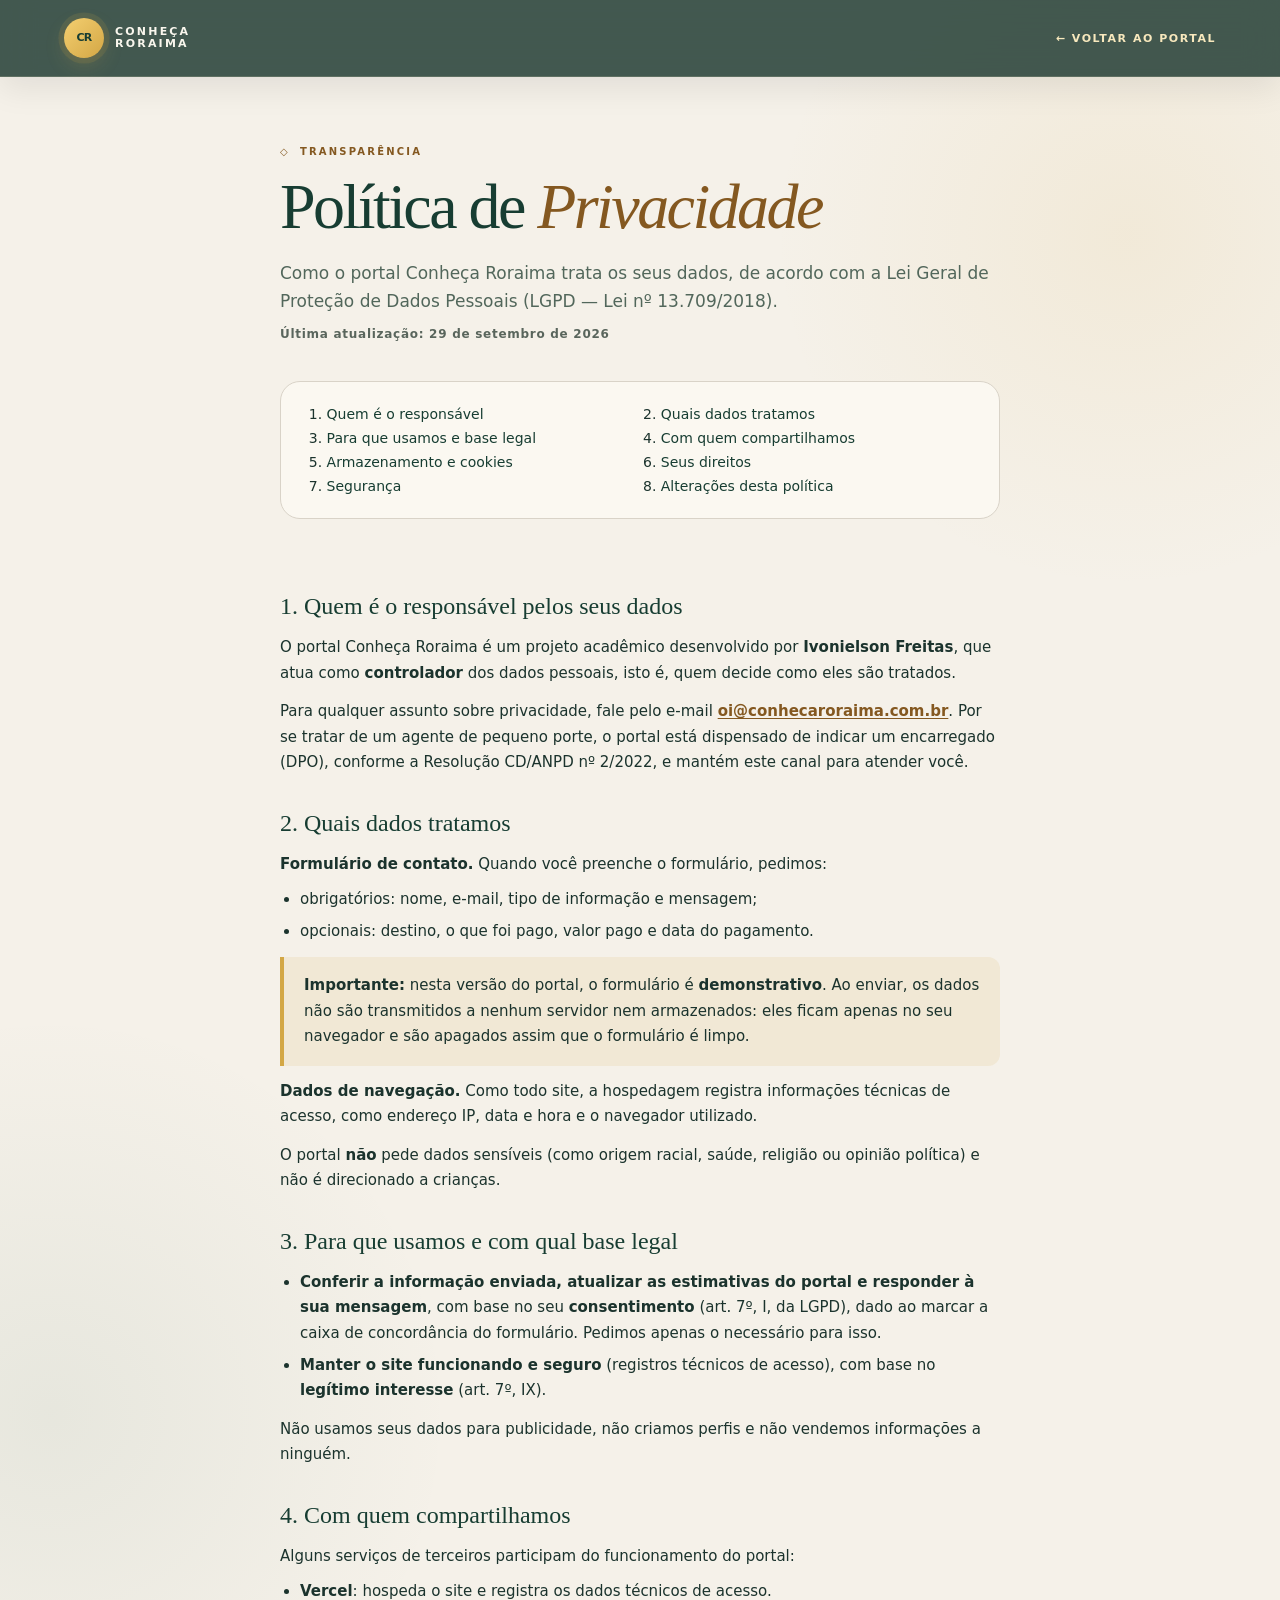
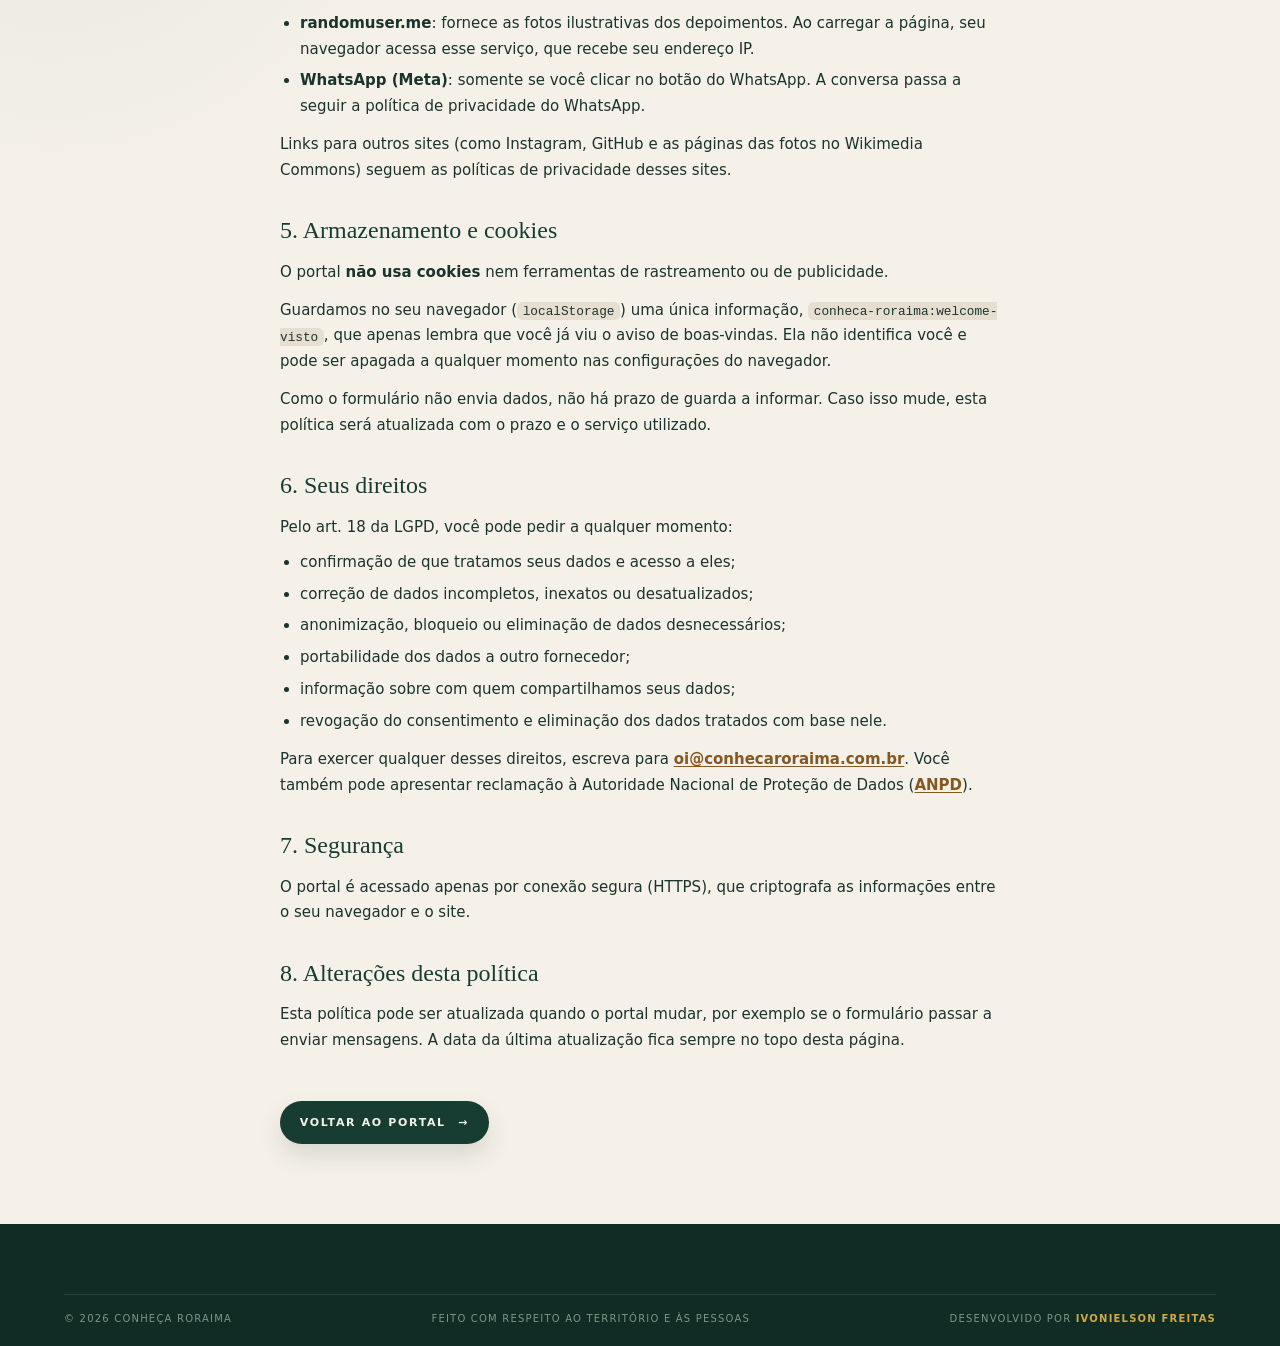
==== commit 43dc393a: "feat: update content and structure for improved user information and experience" ====
--- a/privacidade.html
+++ b/privacidade.html
@@ -54,8 +54,8 @@
                 <h2>2. Quais dados tratamos</h2>
                 <p><strong>Formulário de contato.</strong> Quando você preenche o formulário, pedimos:</p>
                 <ul>
-                    <li>obrigatórios: nome, e-mail, assunto e mensagem;</li>
-                    <li>opcionais: telefone/WhatsApp, data prevista da viagem, número de pessoas e interesses.</li>
+                    <li>obrigatórios: nome, e-mail, tipo de informação e mensagem;</li>
+                    <li>opcionais: destino, o que foi pago, valor pago e data do pagamento.</li>
                 </ul>
                 <p class="privacy-note"><strong>Importante:</strong> nesta versão do portal, o formulário é <strong>demonstrativo</strong>. Ao enviar, os dados não são transmitidos a nenhum servidor nem armazenados: eles ficam apenas no seu navegador e são apagados assim que o formulário é limpo.</p>
                 <p><strong>Dados de navegação.</strong> Como todo site, a hospedagem registra informações técnicas de acesso, como endereço IP, data e hora e o navegador utilizado.</p>
@@ -65,7 +65,7 @@
             <section id="finalidade">
                 <h2>3. Para que usamos e com qual base legal</h2>
                 <ul>
-                    <li><strong>Responder à sua mensagem e ajudar a planejar sua viagem</strong>, com base no seu <strong>consentimento</strong> (art. 7º, I, da LGPD), dado ao marcar a caixa de concordância do formulário. Pedimos apenas o necessário para isso.</li>
+                    <li><strong>Conferir a informação enviada, atualizar as estimativas do portal e responder à sua mensagem</strong>, com base no seu <strong>consentimento</strong> (art. 7º, I, da LGPD), dado ao marcar a caixa de concordância do formulário. Pedimos apenas o necessário para isso.</li>
                     <li><strong>Manter o site funcionando e seguro</strong> (registros técnicos de acesso), com base no <strong>legítimo interesse</strong> (art. 7º, IX).</li>
                 </ul>
                 <p>Não usamos seus dados para publicidade, não criamos perfis e não vendemos informações a ninguém.</p>
--- a/assets/css/styles.css
+++ b/assets/css/styles.css
@@ -2123,6 +2123,11 @@
   animation: testimonialsScroll 60s linear infinite;
 }
 
+/* poucos depoimentos (cabem na tela): cards parados e centralizados, sem o
+   degradê nas bordas, que só faz sentido quando a faixa está em movimento */
+.testimonials-track.is-static { margin-inline: auto; }
+.testimonials-viewport:has(.is-static) { mask-image: none; }
+
 /* com a animação ligada, a rolagem manual sai de cena */
 .testimonials-viewport:has(.is-animated) { overflow: hidden; }
 
@@ -2339,29 +2344,74 @@
 }
 .pricing-card.featured .pricing-includes { color: #f2cb6a; }
 
-.pricing-card ul {
+/* custos médios do roteiro: rótulo à esquerda, valor à direita */
+.cost-list {
   display: grid;
-  gap: .5rem;
-  list-style: none;
-}
-.pricing-card li {
-  position: relative;
-  padding-left: 1.25rem;
+  gap: .45rem;
+}
+.cost-list > div {
+  display: flex;
+  justify-content: space-between;
+  gap: 1rem;
   font-size: .8125rem;
   line-height: 1.45;
 }
-.pricing-card li::before {
-  content: '✓';
-  position: absolute;
-  left: 0;
-  color: var(--ouro);
-  font-weight: var(--peso-negrito);
-}
-
-/* margin-top:auto alinha os botões na base, mesmo com textos de tamanhos diferentes */
-.pricing-card .button {
-  justify-content: center;
+.cost-list dt { color: var(--texto-suave); }
+.cost-list dd {
+  font-weight: var(--peso-negrito);
+  white-space: nowrap;
+}
+.cost-list .cost-total {
+  margin-top: .3rem;
+  padding-top: .6rem;
+  border-top: 1px solid var(--linha);
+}
+.cost-list .cost-total dt { color: inherit; font-weight: var(--peso-negrito); }
+.pricing-card.featured .cost-list dt { color: var(--texto-claro-suave); }
+.pricing-card.featured .cost-list .cost-total { border-color: var(--branco-10); }
+.pricing-card.featured .cost-list .cost-total dt { color: var(--creme-claro); }
+
+.cost-per-person {
+  color: var(--texto-suave);
+  font-size: .8125rem;
+}
+.cost-per-person strong {
+  color: var(--verde-floresta);
+  font: 1.6rem/1 var(--fonte-titulo-curta);
+}
+.pricing-card.featured .cost-per-person { color: var(--texto-claro-suave); }
+.pricing-card.featured .cost-per-person strong { color: var(--ouro-brilho); }
+
+.cost-note {
+  color: var(--texto-tenue);
+  font-size: .75rem;
+  line-height: 1.55;
+}
+.pricing-card.featured .cost-note { color: var(--texto-claro-tenue); }
+
+/* linha do aluguel: destacada em ouro para mostrar o que entrou na conta */
+.cost-list .cost-rental dt,
+.cost-list .cost-rental dd { color: var(--ouro-escuro); }
+.pricing-card.featured .cost-list .cost-rental dt,
+.pricing-card.featured .cost-list .cost-rental dd { color: var(--ouro-brilho); }
+.cost-list > div[hidden],
+.cost-note[hidden],
+.car-mode[hidden] { display: none; }
+
+/* margin-top:auto alinha os links na base, mesmo com textos de tamanhos diferentes */
+.pricing-update {
   margin-top: auto;
+  padding-top: .75rem;
+  border-top: 1px solid var(--linha);
+  color: var(--ouro-escuro);
+  font-size: .75rem;
+  font-weight: var(--peso-negrito);
+  text-decoration: none;
+}
+.pricing-update:hover { text-decoration: underline; }
+.pricing-card.featured .pricing-update {
+  border-color: var(--branco-10);
+  color: var(--ouro-brilho);
 }
 
 /* aviso no pé da seção (o da agenda cultural usa o mesmo estilo) */
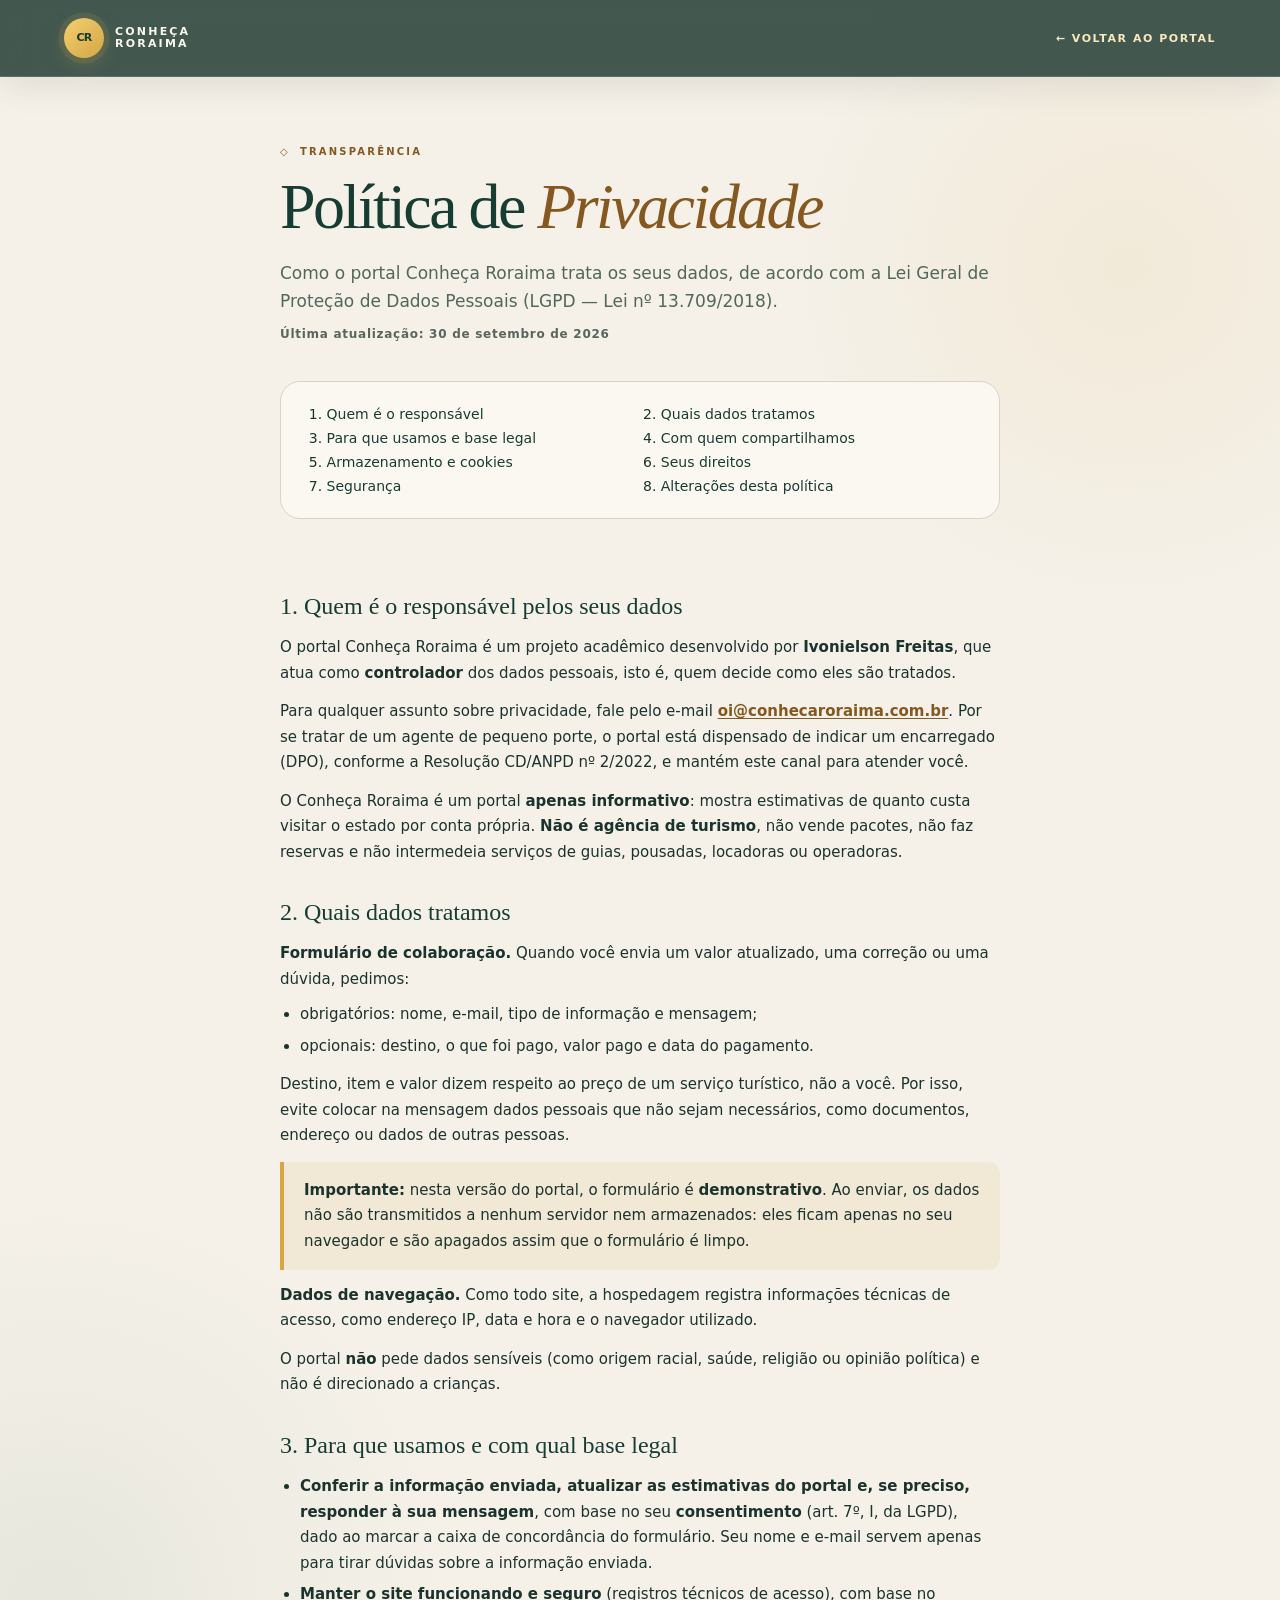
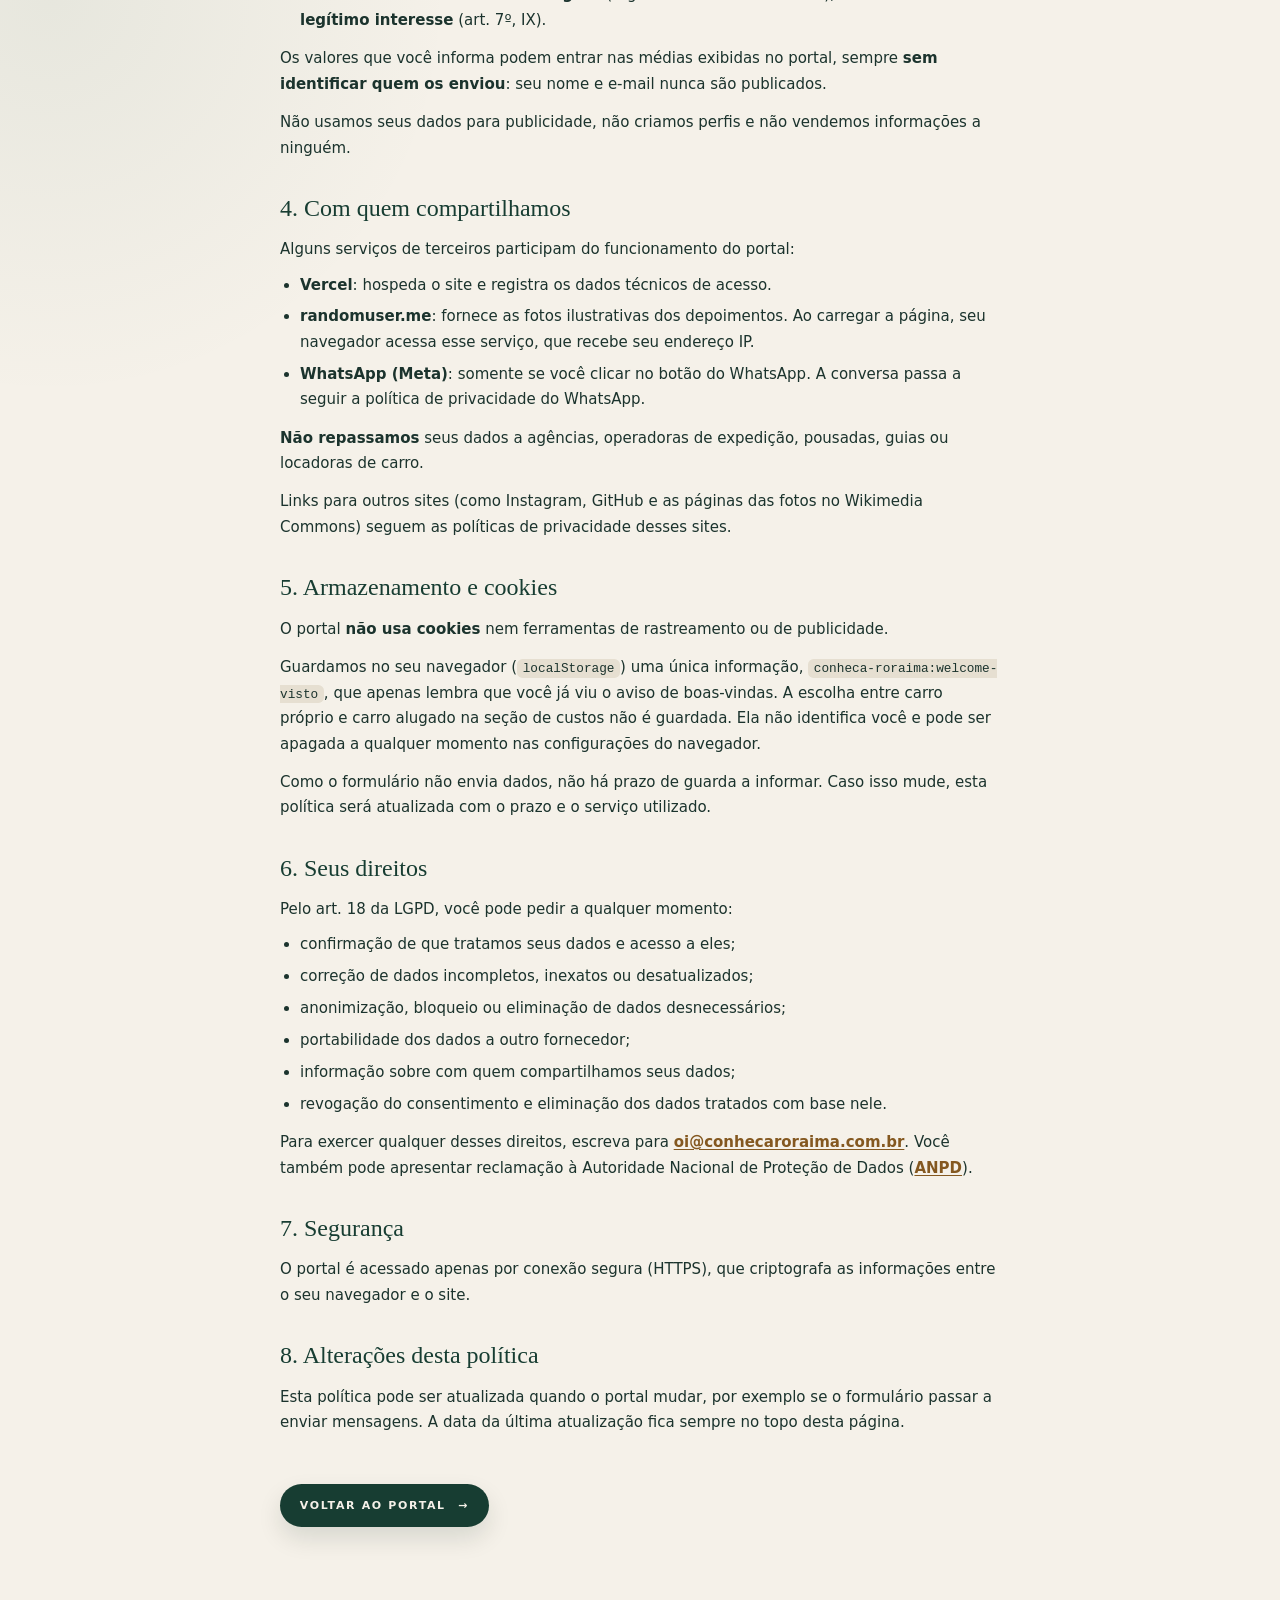
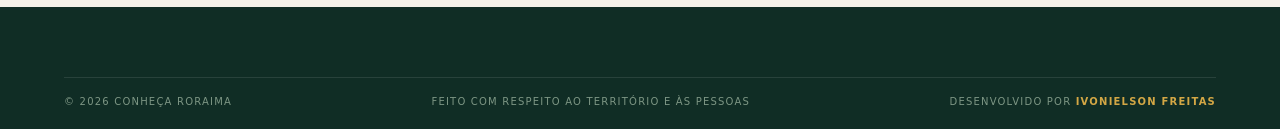
==== commit 5cb7a157: "feat: update privacy policy content for clarity and compliance" ====
--- a/privacidade.html
+++ b/privacidade.html
@@ -28,7 +28,7 @@
                 <p class="kicker"><span aria-hidden="true">◇</span> Transparência</p>
                 <h1>Política de <em>Privacidade</em></h1>
                 <p class="lead">Como o portal Conheça Roraima trata os seus dados, de acordo com a Lei Geral de Proteção de Dados Pessoais (LGPD — Lei nº 13.709/2018).</p>
-                <p class="privacy-updated">Última atualização: <time datetime="2026-09-29">29 de setembro de 2026</time></p>
+                <p class="privacy-updated">Última atualização: <time datetime="2026-09-30">30 de setembro de 2026</time></p>
             </header>
 
             <nav class="privacy-index" aria-label="Nesta página">
@@ -48,15 +48,17 @@
                 <h2>1. Quem é o responsável pelos seus dados</h2>
                 <p>O portal Conheça Roraima é um projeto acadêmico desenvolvido por <strong>Ivonielson Freitas</strong>, que atua como <strong>controlador</strong> dos dados pessoais, isto é, quem decide como eles são tratados.</p>
                 <p>Para qualquer assunto sobre privacidade, fale pelo e-mail <a href="mailto:oi@conhecaroraima.com.br">oi@conhecaroraima.com.br</a>. Por se tratar de um agente de pequeno porte, o portal está dispensado de indicar um encarregado (DPO), conforme a Resolução CD/ANPD nº 2/2022, e mantém este canal para atender você.</p>
+                <p>O Conheça Roraima é um portal <strong>apenas informativo</strong>: mostra estimativas de quanto custa visitar o estado por conta própria. <strong>Não é agência de turismo</strong>, não vende pacotes, não faz reservas e não intermedeia serviços de guias, pousadas, locadoras ou operadoras.</p>
             </section>
 
             <section id="dados">
                 <h2>2. Quais dados tratamos</h2>
-                <p><strong>Formulário de contato.</strong> Quando você preenche o formulário, pedimos:</p>
+                <p><strong>Formulário de colaboração.</strong> Quando você envia um valor atualizado, uma correção ou uma dúvida, pedimos:</p>
                 <ul>
                     <li>obrigatórios: nome, e-mail, tipo de informação e mensagem;</li>
                     <li>opcionais: destino, o que foi pago, valor pago e data do pagamento.</li>
                 </ul>
+                <p>Destino, item e valor dizem respeito ao preço de um serviço turístico, não a você. Por isso, evite colocar na mensagem dados pessoais que não sejam necessários, como documentos, endereço ou dados de outras pessoas.</p>
                 <p class="privacy-note"><strong>Importante:</strong> nesta versão do portal, o formulário é <strong>demonstrativo</strong>. Ao enviar, os dados não são transmitidos a nenhum servidor nem armazenados: eles ficam apenas no seu navegador e são apagados assim que o formulário é limpo.</p>
                 <p><strong>Dados de navegação.</strong> Como todo site, a hospedagem registra informações técnicas de acesso, como endereço IP, data e hora e o navegador utilizado.</p>
                 <p>O portal <strong>não</strong> pede dados sensíveis (como origem racial, saúde, religião ou opinião política) e não é direcionado a crianças.</p>
@@ -65,9 +67,10 @@
             <section id="finalidade">
                 <h2>3. Para que usamos e com qual base legal</h2>
                 <ul>
-                    <li><strong>Conferir a informação enviada, atualizar as estimativas do portal e responder à sua mensagem</strong>, com base no seu <strong>consentimento</strong> (art. 7º, I, da LGPD), dado ao marcar a caixa de concordância do formulário. Pedimos apenas o necessário para isso.</li>
+                    <li><strong>Conferir a informação enviada, atualizar as estimativas do portal e, se preciso, responder à sua mensagem</strong>, com base no seu <strong>consentimento</strong> (art. 7º, I, da LGPD), dado ao marcar a caixa de concordância do formulário. Seu nome e e-mail servem apenas para tirar dúvidas sobre a informação enviada.</li>
                     <li><strong>Manter o site funcionando e seguro</strong> (registros técnicos de acesso), com base no <strong>legítimo interesse</strong> (art. 7º, IX).</li>
                 </ul>
+                <p>Os valores que você informa podem entrar nas médias exibidas no portal, sempre <strong>sem identificar quem os enviou</strong>: seu nome e e-mail nunca são publicados.</p>
                 <p>Não usamos seus dados para publicidade, não criamos perfis e não vendemos informações a ninguém.</p>
             </section>
 
@@ -79,13 +82,14 @@
                     <li><strong>randomuser.me</strong>: fornece as fotos ilustrativas dos depoimentos. Ao carregar a página, seu navegador acessa esse serviço, que recebe seu endereço IP.</li>
                     <li><strong>WhatsApp (Meta)</strong>: somente se você clicar no botão do WhatsApp. A conversa passa a seguir a política de privacidade do WhatsApp.</li>
                 </ul>
+                <p><strong>Não repassamos</strong> seus dados a agências, operadoras de expedição, pousadas, guias ou locadoras de carro.</p>
                 <p>Links para outros sites (como Instagram, GitHub e as páginas das fotos no Wikimedia Commons) seguem as políticas de privacidade desses sites.</p>
             </section>
 
             <section id="armazenamento">
                 <h2>5. Armazenamento e cookies</h2>
                 <p>O portal <strong>não usa cookies</strong> nem ferramentas de rastreamento ou de publicidade.</p>
-                <p>Guardamos no seu navegador (<code>localStorage</code>) uma única informação, <code>conheca-roraima:welcome-visto</code>, que apenas lembra que você já viu o aviso de boas-vindas. Ela não identifica você e pode ser apagada a qualquer momento nas configurações do navegador.</p>
+                <p>Guardamos no seu navegador (<code>localStorage</code>) uma única informação, <code>conheca-roraima:welcome-visto</code>, que apenas lembra que você já viu o aviso de boas-vindas. A escolha entre carro próprio e carro alugado na seção de custos não é guardada. Ela não identifica você e pode ser apagada a qualquer momento nas configurações do navegador.</p>
                 <p>Como o formulário não envia dados, não há prazo de guarda a informar. Caso isso mude, esta política será atualizada com o prazo e o serviço utilizado.</p>
             </section>
 
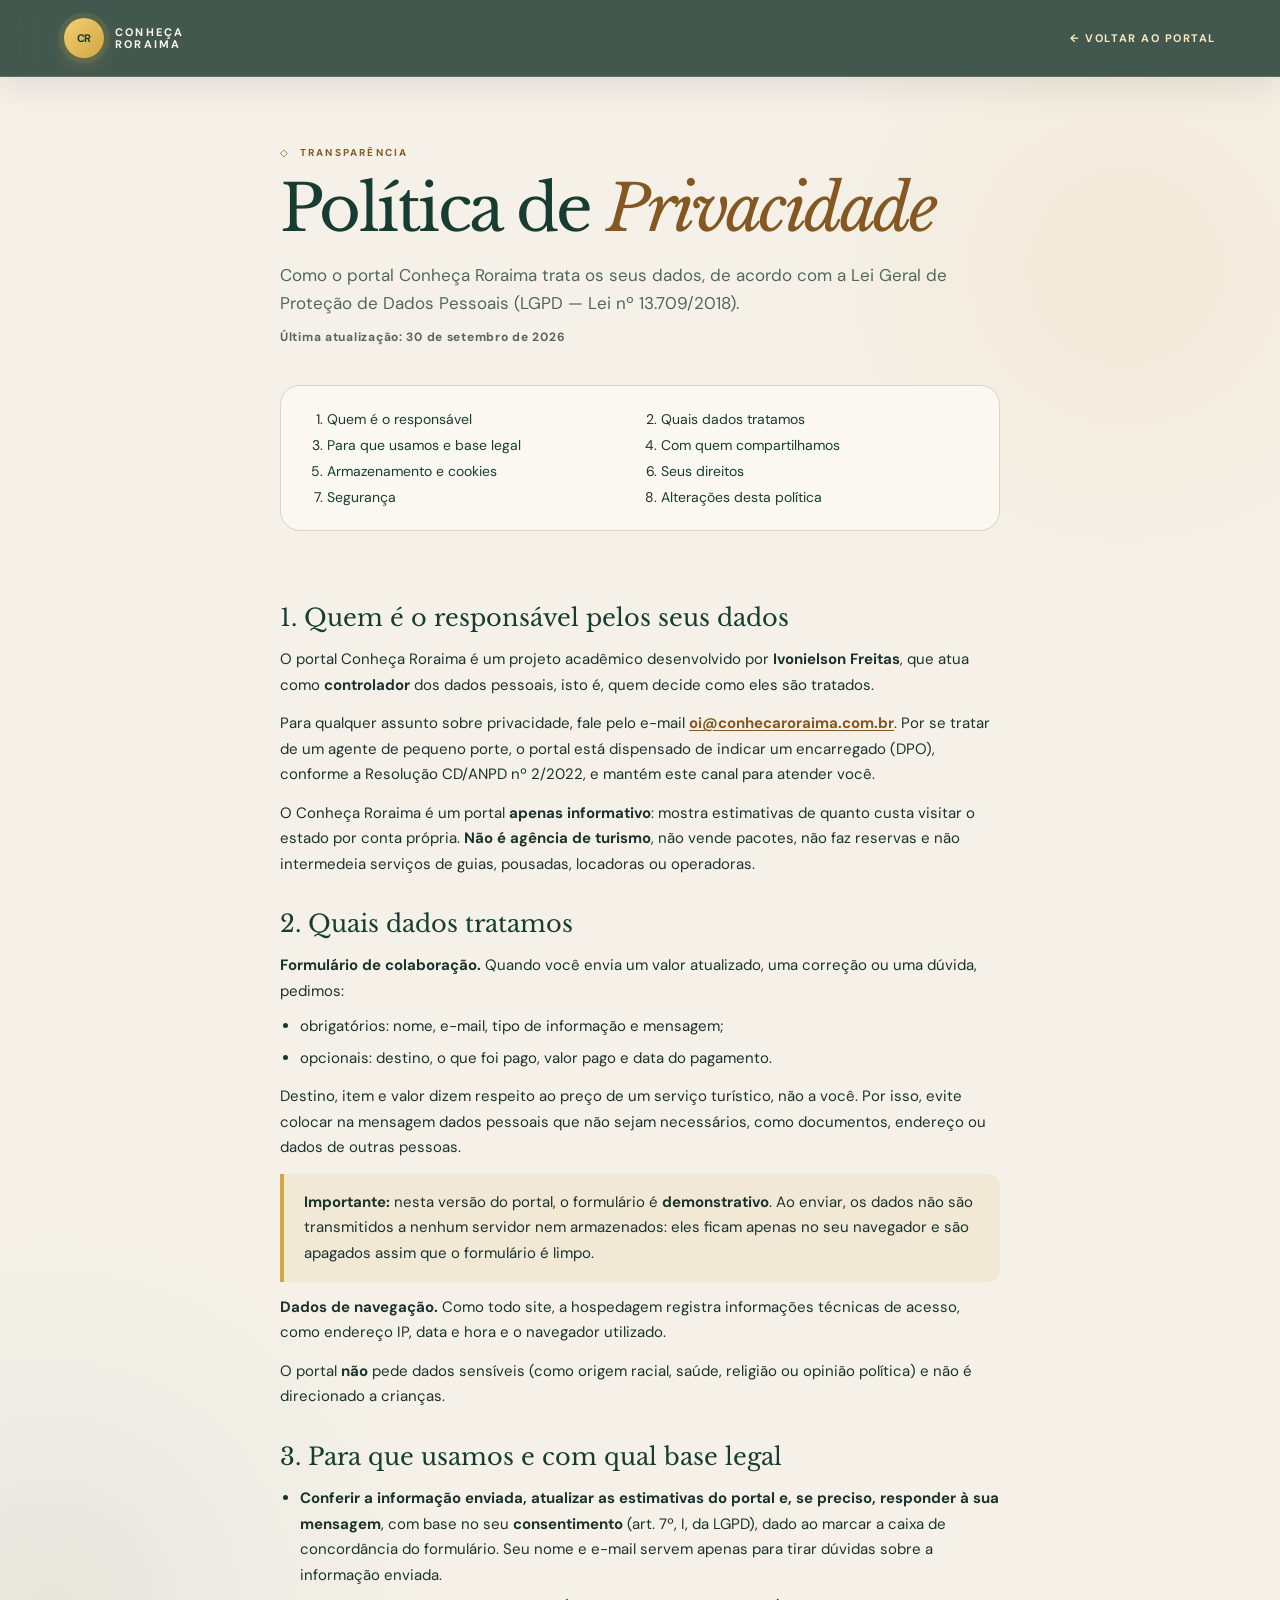
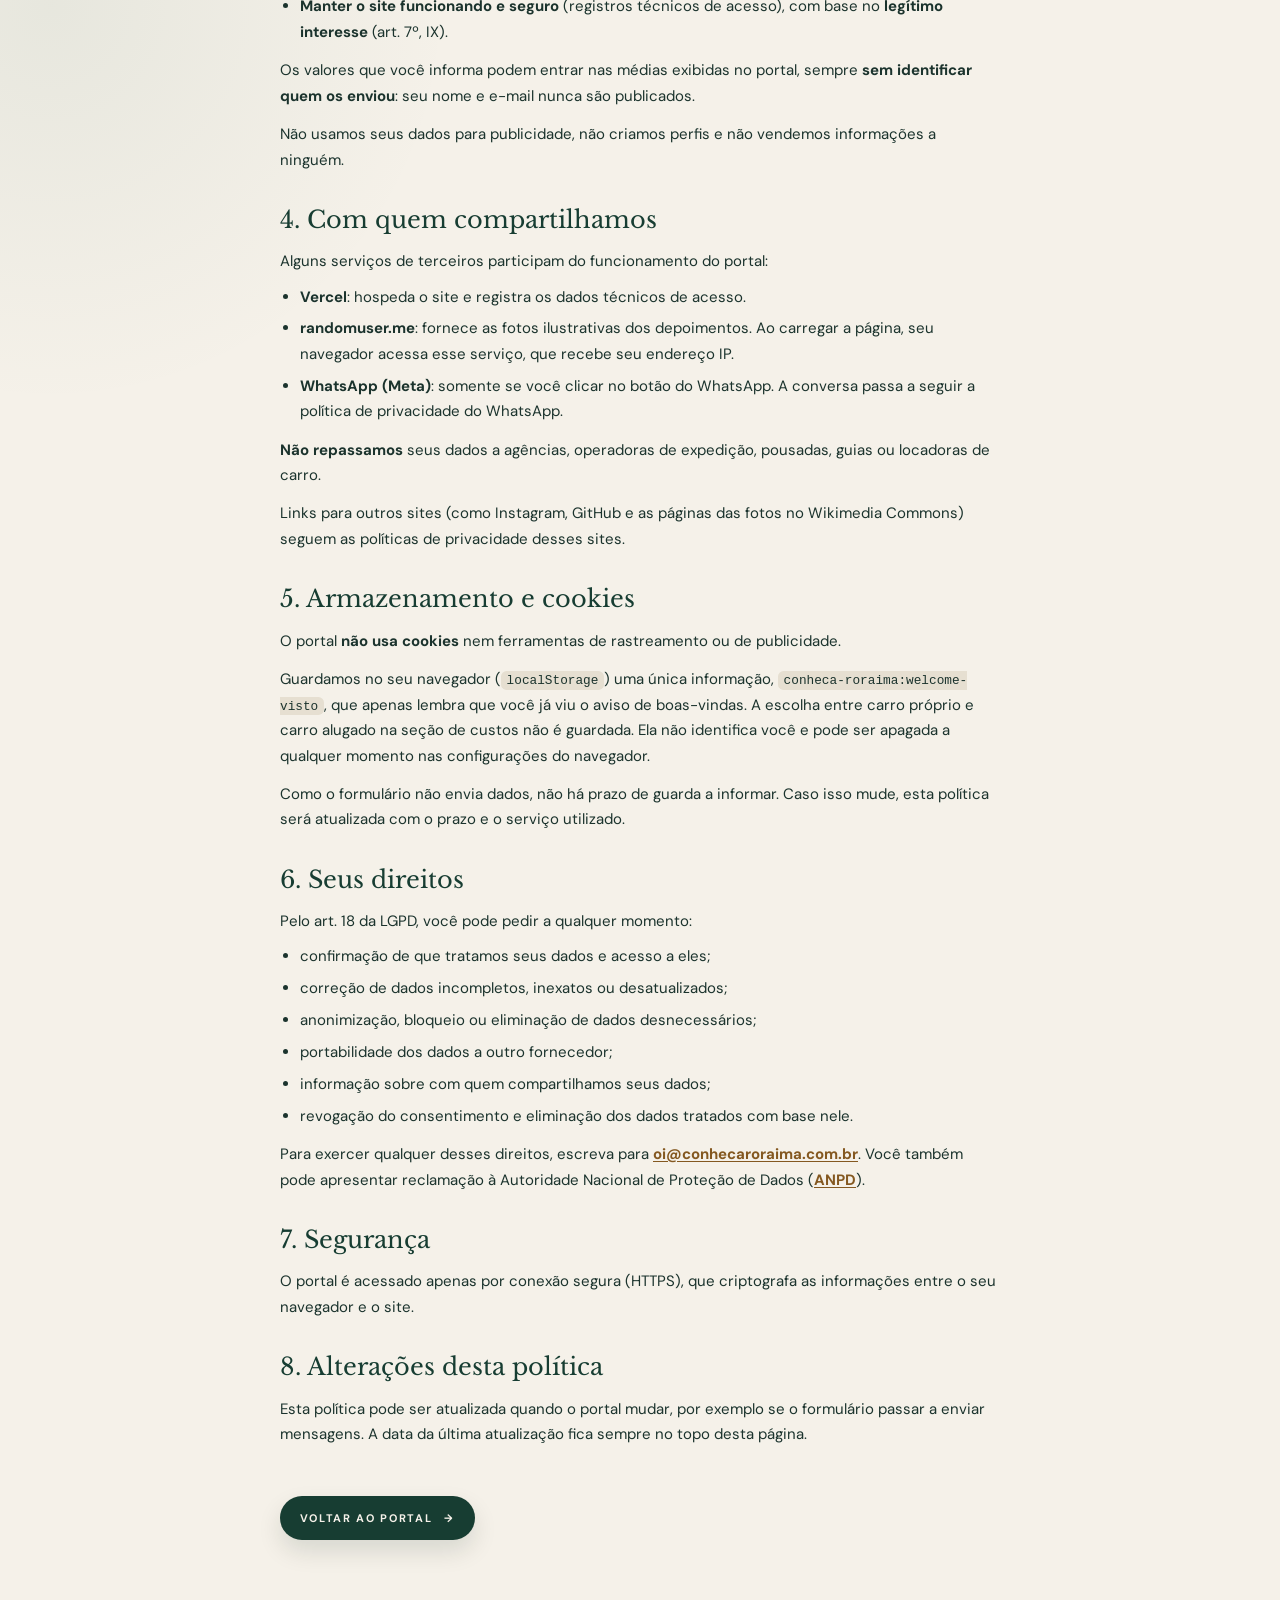
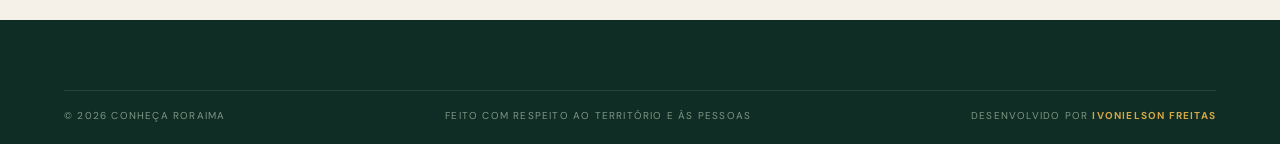
==== commit 2bdd6307: "Refactor code structure for improved readability and maintainability" ====
--- a/privacidade.html
+++ b/privacidade.html
@@ -10,19 +10,24 @@
     <title>Política de Privacidade — Conheça Roraima</title>
     <link rel="canonical" href="https://conheca-roraima.vercel.app/privacidade.html">
     <link rel="icon" href="assets/img/favicon.svg" type="image/svg+xml">
-    <link rel="stylesheet" href="assets/css/fonts.css">
+    <link rel="apple-touch-icon" href="assets/img/apple-touch-icon.png">
+    <!-- fontes do Google Fonts: DM Sans (textos) e Libre Baskerville (títulos) -->
+    <link rel="preconnect" href="https://fonts.googleapis.com">
+    <link rel="preconnect" href="https://fonts.gstatic.com" crossorigin>
+    <link rel="stylesheet" href="https://fonts.googleapis.com/css2?family=DM+Sans:wght@400..900&amp;family=Libre+Baskerville:ital,wght@0,400;0,700;1,400&amp;display=swap">
     <link rel="stylesheet" href="assets/css/styles.css">
 </head>
 
 <body>
+    <a class="skip-link" href="#conteudo">Pular para o conteúdo</a>
     <header class="site-header">
         <div class="container header-inner">
-            <a class="brand" href="index.html"><span class="brand-mark">CR</span> <span>CONHEÇA<br>RORAIMA</span></a>
+            <a class="brand" href="index.html"><span class="brand-mark" aria-hidden="true">CR</span> <span>CONHEÇA<br>RORAIMA</span></a>
             <a class="privacy-back" href="index.html"><span aria-hidden="true">←</span> Voltar ao portal</a>
         </div>
     </header>
 
-    <main class="privacy">
+    <main class="privacy" id="conteudo" tabindex="-1">
         <article class="container privacy-content">
             <header class="privacy-heading">
                 <p class="kicker"><span aria-hidden="true">◇</span> Transparência</p>
--- a/assets/css/styles.css
+++ b/assets/css/styles.css
@@ -50,7 +50,6 @@
   /* ---- Tipografia ---- */
   --fonte-texto: 'DM Sans', system-ui, sans-serif;   /* textos e interface */
   --fonte-titulo: 'Libre Baskerville', Georgia, serif;   /* títulos           */
-  --fonte-titulo-curta: 'Libre Baskerville', serif;   /* atalhos com font:  */
   --peso-regular: 400;
   --peso-negrito: 700;   /* títulos de bloco e navegação */
   --peso-extra: 800;
@@ -131,10 +130,13 @@
   height: auto;     /* a altura segue a proporção dos atributos width/height */
 }
 
-/* botões e links herdam a fonte do pai: sem isso o navegador usaria a
-   fonte padrão do sistema e o site teria dois estilos diferentes */
+/* links, botões e campos de formulário herdam a fonte do pai: sem isso o
+   navegador usaria a fonte padrão do sistema e o site teria dois estilos */
 a,
-button {
+button,
+input,
+select,
+textarea {
   font: inherit;
 }
 
@@ -150,8 +152,20 @@
 
 /* o atributo hidden sempre esconde: sem isso, um display definido no CSS
    (grid, flex...) venceria o hidden e o elemento continuaria na tela */
-[hidden] {
+[hidden]:not([hidden="until-found"]) {
   display: none !important;
+}
+
+/* hidden="until-found": o texto fica escondido, mas continua no HTML e o
+   Ctrl+F do navegador encontra e revela. O navegador só esconde o conteúdo
+   (content-visibility), então a caixa vira 0 × 0 e sai do fluxo para não
+   deixar borda, sombra ou espaço vazio na tela */
+[hidden="until-found"] {
+  position: absolute !important;
+  margin: 0 !important;
+  padding: 0 !important;
+  border: 0 !important;
+  box-shadow: none !important;
 }
 
 
@@ -205,6 +219,42 @@
 .eyebrow.terracotta { color: #edab7c; }
 
 /* texto lido por leitores de tela, mas invisível na tela */
+/* link "Pular para o conteúdo" (WCAG 2.4.1): fica fora da tela e aparece
+   no topo quando recebe foco pelo Tab */
+.skip-link {
+  position: fixed;
+  top: .75rem;
+  left: .75rem;
+  z-index: 1000;
+  padding: .75rem 1.25rem;
+  border-radius: var(--raio-pilula);
+  background: var(--ouro);
+  color: var(--verde-profundo);
+  font-weight: var(--peso-negrito);
+  transform: translateY(-200%);
+  transition: transform var(--transicao);
+}
+.skip-link:focus { transform: none; }
+
+/* o <main> recebe o foco do skip link só para levar o leitor até ali */
+main:focus { outline: none; }
+
+/* foco visível padrão para links, botões e campos (WCAG 2.4.7); os
+   componentes em fundo escuro trocam a cor do anel mais abaixo */
+:focus-visible {
+  outline: .1875rem solid var(--ouro-escuro);
+  outline-offset: .1875rem;
+}
+.site-header :focus-visible,
+.hero :focus-visible,
+.stats :focus-visible,
+.culture :focus-visible,
+.pricing-card.featured :focus-visible,
+footer :focus-visible {
+  outline-color: var(--ouro-brilho);
+}
+.contact :focus-visible { outline-color: var(--verde-profundo); }
+
 .sr-only {
   position: absolute;
   width: 1px;
@@ -256,7 +306,7 @@
 .contact h2 {
   margin: 1.0625rem 0 0;
   color: var(--verde-floresta);
-  font: var(--peso-regular) clamp(3.2rem, 5.5vw, 5.6rem) /.92 var(--fonte-titulo-curta);
+  font: var(--peso-regular) clamp(3.2rem, 5.5vw, 5.6rem) /.92 var(--fonte-titulo);
   letter-spacing: -.055em;
 }
 
@@ -655,7 +705,7 @@
 .hero-image figcaption strong {
   display: block;
   margin-top: .25rem;
-  font: italic 1.375rem var(--fonte-titulo-curta);
+  font: italic 1.375rem var(--fonte-titulo);
 }
 
 .hero-image figcaption small {
@@ -711,7 +761,7 @@
 .territory-badge strong {
   display: block;
   margin-top: .25rem;
-  font: 1.5rem var(--fonte-titulo-curta);
+  font: 1.5rem var(--fonte-titulo);
 }
 
 /* chamada para rolar a página, centralizada com translateX(-50%) */
@@ -770,7 +820,7 @@
 
 .stats-grid strong {
   color: var(--ouro-escuro);
-  font: 1.875rem var(--fonte-titulo-curta);
+  font: 1.875rem var(--fonte-titulo);
 }
 
 .stats-grid span {
@@ -778,7 +828,7 @@
   font-weight: var(--peso-negrito);
   text-transform: uppercase;
   letter-spacing: .14em;
-  color: #587064;
+  color: #f2f2f2;
 }
 
 
@@ -853,7 +903,7 @@
 .card-content h3,
 .culture-photo h3 {
   margin: .5rem 0 0;
-  font: var(--peso-regular) 2.25rem / 1 var(--fonte-titulo-curta);
+  font: var(--peso-regular) 2.25rem / 1 var(--fonte-titulo);
   letter-spacing: -.04em;
 }
 
@@ -930,7 +980,7 @@
   display: block;
   margin-top: .25rem;
   color: var(--creme);
-  font: 1.125rem var(--fonte-titulo-curta);
+  font: 1.125rem var(--fonte-titulo);
   letter-spacing: 0;
 }
 
@@ -1093,7 +1143,7 @@
 
 .culture-box h3 {
   margin: .9375rem 0 0;
-  font: var(--peso-regular) 1.875rem / 1 var(--fonte-titulo-curta);
+  font: var(--peso-regular) 1.875rem / 1 var(--fonte-titulo);
 }
 
 .culture-box h3 em {
@@ -1169,7 +1219,7 @@
 .timeline h3 {
   margin: .5625rem 0 0;
   color: var(--verde-floresta);
-  font: var(--peso-regular) 1.6875rem / 1 var(--fonte-titulo-curta);
+  font: var(--peso-regular) 1.6875rem / 1 var(--fonte-titulo);
 }
 
 .timeline p {
@@ -1287,13 +1337,24 @@
 
 .municipality-grid h3 {
   margin: .25rem 0 0;
-  font: 1.5625rem var(--fonte-titulo-curta);   /* sem negrito, como o design original */
+  font: 1.5625rem var(--fonte-titulo);   /* sem negrito, como o design original */
 }
 
 .municipality-grid p {
   margin: .4375rem 0 0;
   color: var(--texto-tenue);
   font: normal .75rem var(--fonte-texto);
+}
+
+/* detalhes revelados pelo Ctrl+F (o "Saiba mais" continua abrindo o modal) */
+.municipality-details { margin-top: .5rem; }
+.municipality-activities {
+  margin: .5rem 0 0;
+  padding-left: 1rem;
+  list-style: disc;
+  color: var(--texto-tenue);
+  font-size: .75rem;
+  line-height: 1.5;
 }
 
 /* tabela de municípios */
@@ -1440,7 +1501,7 @@
   position: relative;
   z-index: 1;   /* fica acima do círculo decorativo */
   margin: .6875rem 0 0;
-  font: var(--peso-regular) 2.875rem / .9 var(--fonte-titulo-curta);
+  font: var(--peso-regular) 2.875rem / .9 var(--fonte-titulo);
   letter-spacing: -.05em;
   /* título do card de roteiro: .section h2 pinta de verde (mesma cor do fundo
    do card); aqui o texto volta a ser creme para ficar legível */
@@ -1481,12 +1542,12 @@
   border: 1px solid var(--ouro-escuro);
   border-radius: var(--raio-circulo);
   color: var(--ouro-escuro);
-  font: 1.25rem var(--fonte-titulo-curta);
+  font: 1.25rem var(--fonte-titulo);
 }
 
 .itinerary-list h3 {
   color: var(--verde-floresta);
-  font: var(--peso-regular) 1.625rem / 1 var(--fonte-titulo-curta);
+  font: var(--peso-regular) 1.625rem / 1 var(--fonte-titulo);
 }
 
 /* .step-text: div que agrupa título + descrição de cada passo */
@@ -1509,6 +1570,8 @@
   font-size: .75rem;
 }
 
+.best-time > span { margin-right: .5em; }
+
 .best-time strong {
   color: var(--verde-floresta);
 }
@@ -1545,6 +1608,14 @@
   font-size: .9375rem;
   line-height: 1.6;
 }
+
+.contact-details span { margin-right: .75em; }
+
+.contact-details a {
+  text-decoration: underline;
+  text-underline-offset: .2em;
+}
+.contact-details a:hover { color: var(--verde-profundo); }
 
 .contact-details {
   margin-top: 1.6875rem;
@@ -1641,7 +1712,7 @@
 
 .contact legend {
   margin-bottom: 1rem;
-  font-family: var(--fonte-titulo, serif);
+  font-family: var(--fonte-titulo);
   font-size: 1.125rem;
   font-weight: 700;
 }
@@ -1866,14 +1937,15 @@
 
 
 /* ==========================================================================
-   18. MODAL DE BOAS-VINDAS
+   18. CARD DE DESTAQUE E MODAIS
    --------------------------------------------------------------------------
-   Usa o elemento nativo <dialog>: com showModal() o navegador já cuida do
-   foco preso dentro do modal, da tecla Esc e do fundo (::backdrop).
+   O destaque de boas-vindas é um card fixo no canto, e não um modal: não
+   cobre a página, não prende o foco e só aparece depois da rolagem.
+   Os modais (município e galeria) usam o elemento nativo <dialog>: com
+   showModal() o navegador já cuida do foco, da tecla Esc e do ::backdrop.
    ========================================================================== */
 
-/* base comum aos dois modais (boas-vindas e detalhes do município) */
-.welcome-modal,
+/* base comum aos modais (detalhes do município e galeria) */
 .municipality-modal,
 .lightbox {
   max-height: calc(100dvh - 2rem);
@@ -1882,95 +1954,108 @@
   border-radius: var(--raio-grande);
 }
 
-.welcome-modal::backdrop,
 .municipality-modal::backdrop,
 .lightbox::backdrop {
   background: rgba(8, 24, 19, .72);
   backdrop-filter: blur(4px);
 }
 
-.welcome-modal {
-  width: min(52rem, calc(100% - 2rem));
+.welcome-card {
+  position: fixed;
+  z-index: 24;   /* abaixo do WhatsApp (25) e do toast (30) */
+  left: 1.375rem;
+  bottom: 1.375rem;
+  display: grid;
+  grid-template-columns: 6.5rem 1fr;
+  width: min(25rem, calc(100% - 2.75rem));
+  overflow: hidden;
   border: 1px solid rgba(248, 232, 189, .24);
+  border-radius: var(--raio-medio);
   background:
-    radial-gradient(circle at 85% 15%, rgba(211, 167, 69, .16), transparent 18rem),
+    radial-gradient(circle at 85% 15%, rgba(211, 167, 69, .16), transparent 12rem),
     var(--verde-floresta);
   color: var(--creme-claro);
-  box-shadow: 0 2rem 5rem rgba(0, 0, 0, .4);
-}
-
-.welcome-modal[open] {
-  display: grid;
-  grid-template-columns: 1fr 1.15fr;
+  box-shadow: 0 1.25rem 3rem rgba(0, 0, 0, .35);
   animation: modalIn .45s cubic-bezier(.2, .7, .2, 1);
 }
 
-.welcome-image {
-  position: relative;
-  min-height: 100%;
-}
-
-.welcome-image img {
+.welcome-card-image {
   height: 100%;
   object-fit: cover;
 }
 
-.welcome-image figcaption {
-  position: absolute;
-  left: 1rem;
-  bottom: 1rem;
-  border-radius: var(--raio-pilula);
-  background: rgba(16, 45, 37, .82);
-  padding: .5rem .9rem;
+.welcome-card-content {
+  display: flex;
+  flex-direction: column;
+  align-items: flex-start;
+  gap: .375rem;
+  padding: 1.125rem 2.75rem 1.125rem 1.125rem;   /* direita: espaço do × */
+}
+
+.welcome-card-kicker {
+  color: #f2cb6a;
+  font-size: .5625rem;
+  font-weight: var(--peso-negrito);
+  letter-spacing: .18em;
+  text-transform: uppercase;
+}
+
+.welcome-card h2 {
+  font-family: var(--fonte-titulo);
+  font-size: 1.125rem;
+  font-weight: var(--peso-regular);
+  line-height: 1.25;
+}
+
+.welcome-card-place {
+  color: var(--texto-claro-tenue);
   font-size: .6875rem;
+}
+
+/* descrição limitada a 2 linhas: o texto completo está na agenda */
+.welcome-card-text {
+  display: -webkit-box;
+  -webkit-box-orient: vertical;
+  -webkit-line-clamp: 2;
+  line-clamp: 2;
+  overflow: hidden;
+  color: var(--texto-claro-suave);
+  font-size: .75rem;
+  line-height: 1.5;
+}
+
+.welcome-card-cta {
+  margin-top: .25rem;
+  color: var(--ouro-brilho);
+  font-size: .625rem;
   font-weight: var(--peso-negrito);
   letter-spacing: var(--espacamento-letra);
   text-transform: uppercase;
 }
-
-.welcome-content {
-  display: flex;
-  flex-direction: column;
-  justify-content: center;
-  gap: 1.25rem;
-  padding: 3rem 2.5rem;
-}
-
-.welcome-content h2 {
-  font-family: var(--fonte-titulo);
-  font-size: clamp(1.6rem, 4vw, 2.25rem);
-  font-weight: var(--peso-regular);
-  line-height: 1.15;
-}
-
-.welcome-content h2 em { color: var(--ouro-brilho); }
-
-.welcome-content > p:not(.kicker) {
-  color: var(--texto-claro-suave);
-  font-size: .9375rem;
-  line-height: 1.65;
-}
-
-.welcome-actions {
-  display: flex;
-  flex-wrap: wrap;
-  align-items: center;
-  gap: 1rem 1.5rem;
-  margin-top: .5rem;
-}
-
-.welcome-dismiss {
-  background: none;
-  color: var(--texto-claro-suave);
-  font: inherit;
-  font-size: .6875rem;
-  font-weight: var(--peso-negrito);
-  letter-spacing: var(--espacamento-letra);
-  text-transform: uppercase;
-}
-.welcome-dismiss:hover { color: var(--ouro); }
-
-.welcome-close, .modal-close {
+.welcome-card-cta:hover { color: var(--creme-claro); }
+
+.welcome-card-close {
+  position: absolute;
+  top: .625rem;
+  right: .625rem;
+  width: 2rem;
+  height: 2rem;
+  border: 1px solid rgba(248, 232, 189, .3);
+  border-radius: var(--raio-circulo);
+  background: rgba(16, 45, 37, .6);
+  color: var(--creme-claro);
+  font-size: 1.15rem;
+  line-height: 1;
+  transition: var(--transicao);
+}
+.welcome-card-close:hover { background: var(--ouro); color: var(--verde-floresta); }
+
+.welcome-card :focus-visible {
+  outline: 2px solid var(--ouro-brilho);
+  outline-offset: 3px;
+}
+
+.modal-close {
   position: absolute;
   top: 1rem;
   right: 1rem;
@@ -1984,10 +2069,8 @@
   line-height: 1;
   transition: var(--transicao);
 }
-.welcome-close:hover,
 .modal-close:hover { background: var(--ouro); color: var(--verde-floresta); }
 
-.welcome-modal :focus-visible,
 .municipality-modal :focus-visible,
 .lightbox :focus-visible {
   outline: 2px solid var(--ouro-brilho);
@@ -2039,7 +2122,7 @@
 }
 
 .municipality-modal-header h2 {
-  font: clamp(1.75rem, 5vw, 2.25rem) var(--fonte-titulo-curta);
+  font: clamp(1.75rem, 5vw, 2.25rem) var(--fonte-titulo);
 }
 
 .municipality-modal-distance {
@@ -2133,9 +2216,31 @@
 
 /* pausa quando o mouse está em cima ou quando um card recebe foco */
 .testimonials-viewport:hover .testimonials-track,
-.testimonials-viewport:focus-within .testimonials-track {
+.testimonials-viewport:focus-within .testimonials-track,
+.testimonials-track.is-paused {
   animation-play-state: paused;
 }
+
+/* botão de pausa da faixa (WCAG 2.2.2) */
+.testimonials-pause {
+  display: inline-flex;
+  align-items: center;
+  gap: .5rem;
+  margin-bottom: 1.25rem;
+  padding: .625rem 1.125rem;
+  border: 1px solid var(--areia);
+  border-radius: var(--raio-pilula);
+  background: #fbf8f1;
+  color: var(--verde-floresta);
+  font-size: .75rem;
+  font-weight: var(--peso-negrito);
+  letter-spacing: .06em;
+  cursor: pointer;
+  transition: background var(--transicao), border-color var(--transicao);
+}
+.testimonials-pause[hidden] { display: none; }
+.testimonials-pause:hover { border-color: var(--verde-floresta); background: var(--seda); }
+.testimonials-pause-icon { font-size: .625rem; }
 
 /* -50% = metade da faixa (o conjunto original); o gap entra na conta
    porque existe um espaço extra entre o original e a cópia */
@@ -2285,7 +2390,7 @@
 
 .pricing-card h3 {
   color: var(--verde-floresta);
-  font: 1.4rem/1.2 var(--fonte-titulo-curta);
+  font: 1.4rem/1.2 var(--fonte-titulo);
 }
 .pricing-card.featured h3 { color: var(--creme-claro); }
 
@@ -2377,7 +2482,7 @@
 }
 .cost-per-person strong {
   color: var(--verde-floresta);
-  font: 1.6rem/1 var(--fonte-titulo-curta);
+  font: 1.6rem/1 var(--fonte-titulo);
 }
 .pricing-card.featured .cost-per-person { color: var(--texto-claro-suave); }
 .pricing-card.featured .cost-per-person strong { color: var(--ouro-brilho); }
@@ -2394,8 +2499,6 @@
 .cost-list .cost-rental dd { color: var(--ouro-escuro); }
 .pricing-card.featured .cost-list .cost-rental dt,
 .pricing-card.featured .cost-list .cost-rental dd { color: var(--ouro-brilho); }
-.cost-list > div[hidden],
-.cost-note[hidden],
 .car-mode[hidden] { display: none; }
 
 /* margin-top:auto alinha os links na base, mesmo com textos de tamanhos diferentes */
@@ -2626,6 +2729,8 @@
 }
 
 .filter-count {
+  position: relative;   /* prende o texto .sr-only aqui dentro: sem isso, ele
+                           escapa da barra com rolagem e alarga a página */
   display: grid;
   place-items: center;
   min-width: 1.4rem;
@@ -2641,20 +2746,11 @@
   color: var(--verde-floresta);
 }
 
-/* aviso quando o JSON não carrega (ou o JavaScript está desligado) */
-.data-message {
-  padding: 1rem 1.25rem;
-  border: 1px dashed var(--areia);
-  border-radius: var(--raio-pequeno);
-  color: var(--texto-suave);
-  font-size: .875rem;
-}
-
 
 /* ==========================================================================
    25. AGENDA CULTURAL
    --------------------------------------------------------------------------
-   Cards gerados a partir de eventos.json. O evento que está acontecendo
+   Cards escritos no HTML e reordenados pelo JS. O evento que está acontecendo
    agora ganha a classe .is-now e fica em destaque.
    ========================================================================== */
 
@@ -2698,7 +2794,7 @@
   text-align: center;
 }
 .agenda-date strong {
-  font: 1.9rem/1 var(--fonte-titulo-curta);
+  font: 1.9rem/1 var(--fonte-titulo);
 }
 .agenda-date span {
   margin-top: .3rem;
@@ -2734,7 +2830,7 @@
 .agenda-body h3 {
   margin-top: .6rem;
   color: var(--verde-floresta);
-  font: 1.35rem/1.25 var(--fonte-titulo-curta);
+  font: 1.35rem/1.25 var(--fonte-titulo);
 }
 
 .agenda-description {
@@ -2765,6 +2861,8 @@
   letter-spacing: .1em;
   text-transform: uppercase;
 }
+/* a contagem é escrita pelo JS; sem JS, a pílula vazia não aparece */
+.agenda-countdown:empty { display: none; }
 
 /* evento acontecendo agora: card verde e contagem com ponto pulsante */
 .agenda-card.is-now {
@@ -2885,7 +2983,7 @@
 }
 .gallery-caption strong {
   display: block;
-  font: 1.05rem/1.25 var(--fonte-titulo-curta);
+  font: 1.05rem/1.25 var(--fonte-titulo);
 }
 .gallery-caption small {
   display: block;
@@ -3021,7 +3119,7 @@
 }
 
 .lightbox-caption h2 {
-  font: 1.6rem/1.2 var(--fonte-titulo-curta);
+  font: 1.6rem/1.2 var(--fonte-titulo);
 }
 
 .lightbox-caption > p:not([class]) {
@@ -3081,7 +3179,7 @@
 .privacy-heading h1 {
   margin-top: 1rem;
   color: var(--verde-floresta);
-  font: var(--peso-regular) clamp(2.6rem, 6vw, 4rem)/1 var(--fonte-titulo-curta);
+  font: var(--peso-regular) clamp(2.6rem, 6vw, 4rem)/1 var(--fonte-titulo);
   letter-spacing: -.04em;
 }
 .privacy-heading h1 em { color: var(--ouro-escuro); }
@@ -3126,7 +3224,7 @@
 .privacy-content h2 {
   margin-bottom: .9rem;
   color: var(--verde-floresta);
-  font: 1.5rem/1.25 var(--fonte-titulo-curta);
+  font: 1.5rem/1.25 var(--fonte-titulo);
 }
 
 .privacy-content section p,
@@ -3459,9 +3557,10 @@
     gap: .75rem 1rem;
   }
 
-  .welcome-modal[open] { grid-template-columns: 1fr; }
-  .welcome-image img { height: 11rem; }
-  .welcome-content { padding: 2rem 1.5rem; }
+  /* celular: faixa compacta no rodapé, sem foto, deixando livre o WhatsApp */
+  .welcome-card { left: 1rem; right: 5.5rem; bottom: 1rem; width: auto; grid-template-columns: 1fr; }
+  .welcome-card-image, .welcome-card-text { display: none; }
+  .welcome-card-content { padding: .875rem 2.75rem .875rem 1rem; }
 
   .municipality-modal-header { padding: 1.75rem 1.5rem 1.5rem; }
   .municipality-modal-body { padding: 1.5rem; }
@@ -3510,4 +3609,5 @@
    e sem os cards duplicados */
   .testimonials-viewport:has(.is-animated) { overflow-x: auto; }
   .testimonials-track [aria-hidden="true"] { display: none; }
-}
+  .testimonials-pause { display: none; }
+}
